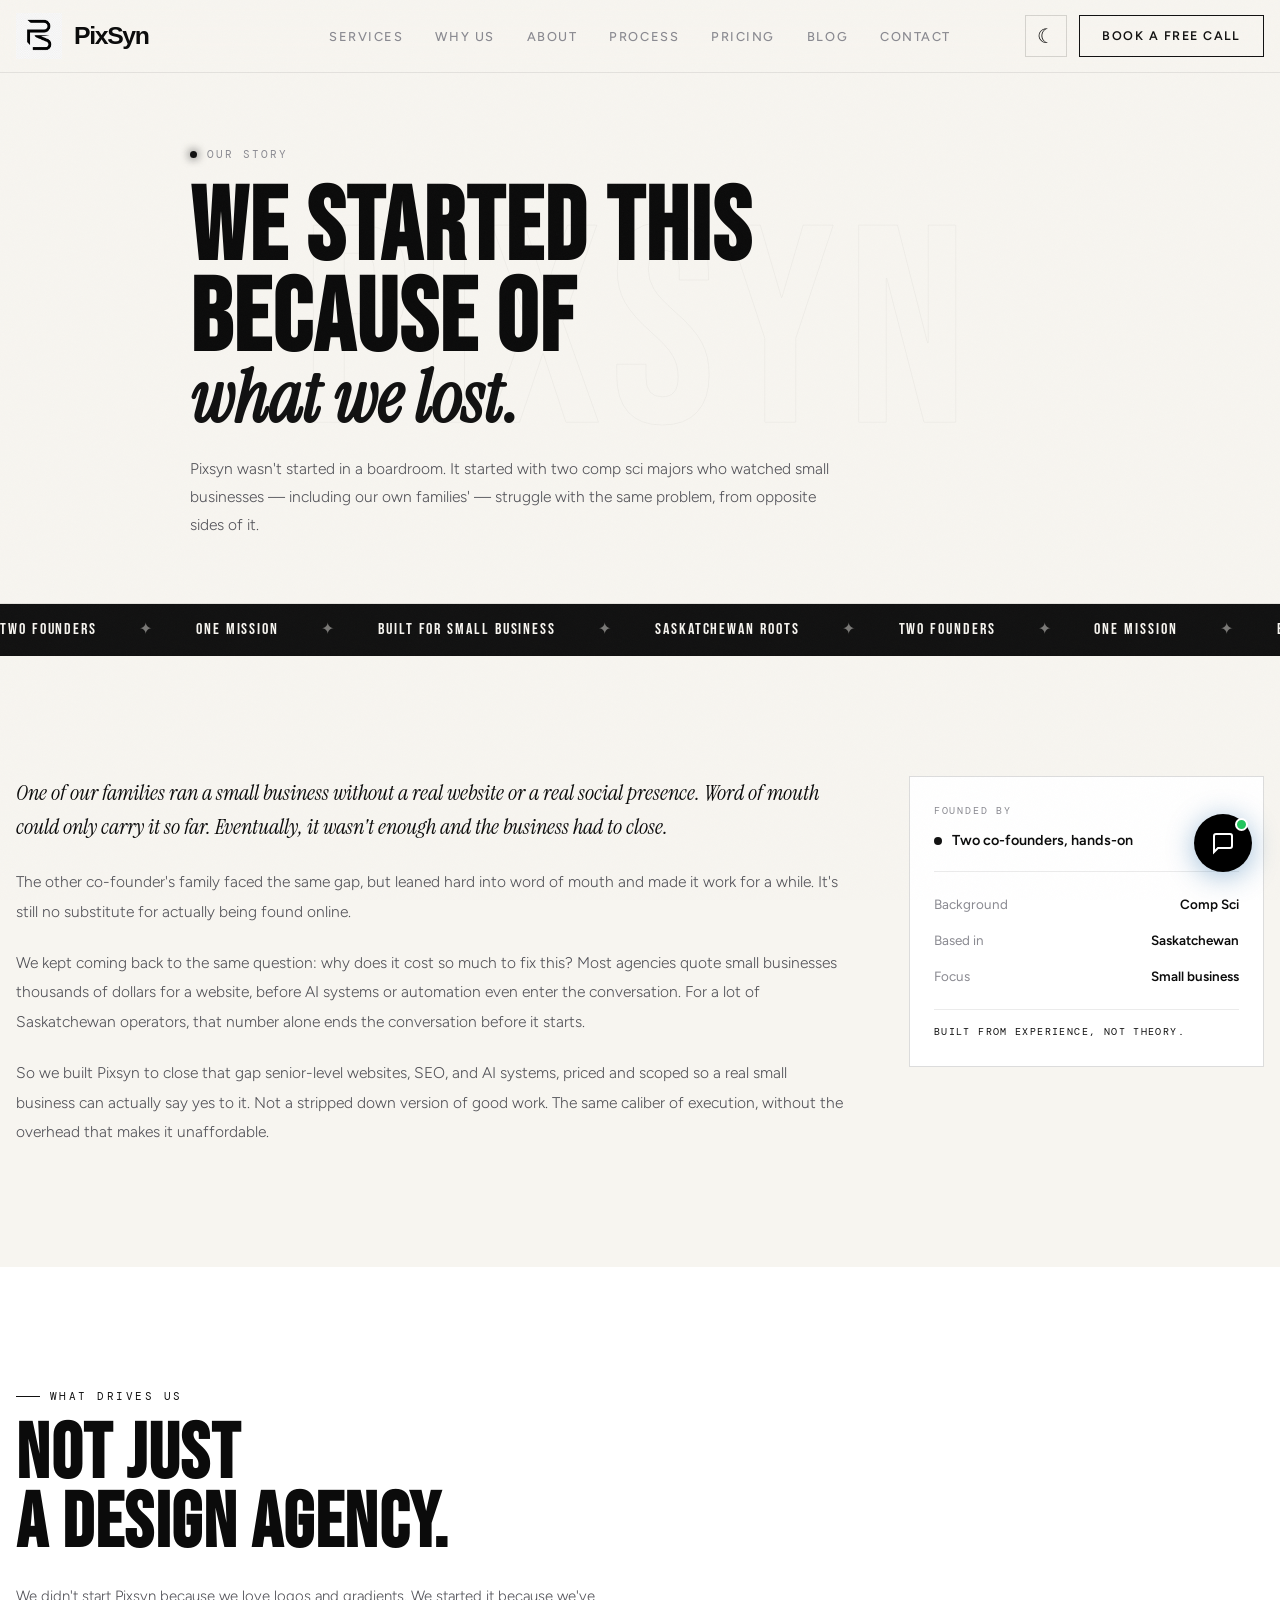
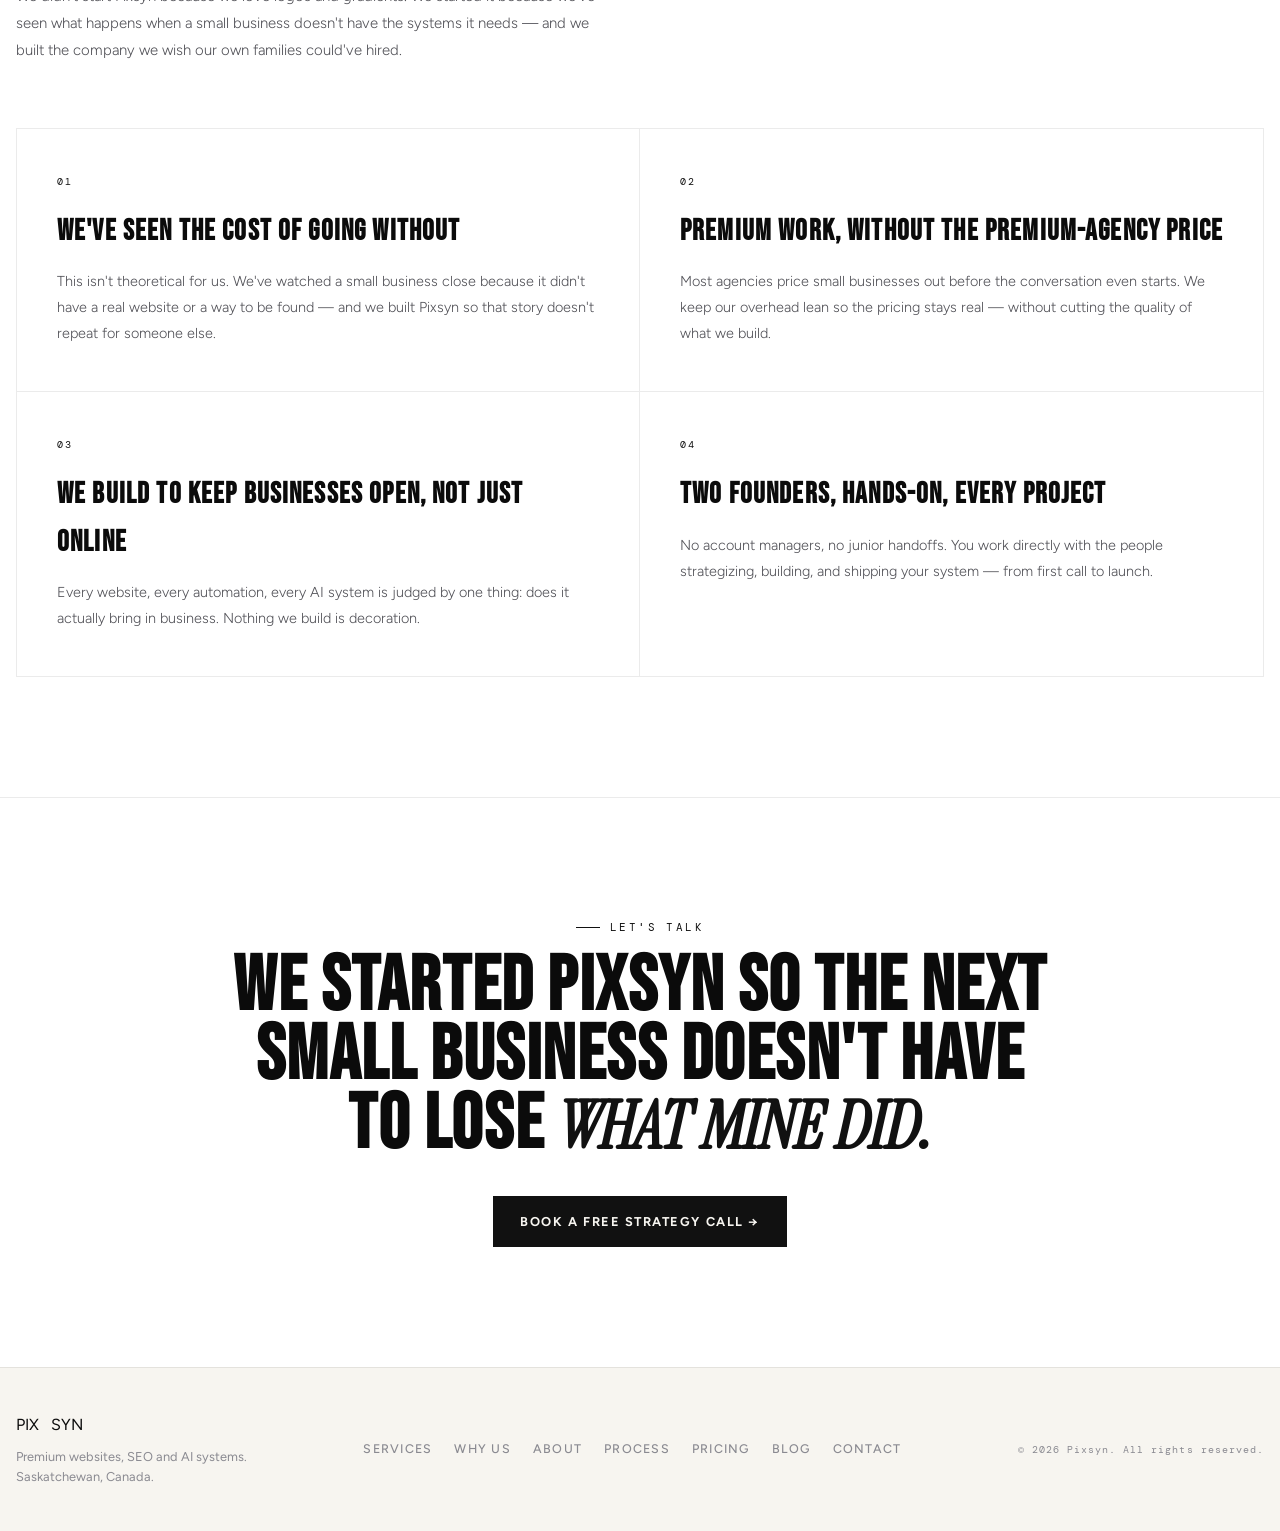
==== about.html @ 8bf9fb11 "added about page" ====
<!DOCTYPE html>
<html lang="en">
<head>
  <meta charset="UTF-8" />
  <meta name="viewport" content="width=device-width, initial-scale=1.0" />
  <title>About Pixsyn — Why We Started a Digital Agency for Saskatchewan Small Business</title>
  <meta name="google-site-verification" content="Lgkf16A8EU4ek6sT0yUxnqPzHOumpGakwAijNz4ITOw" />
  <meta name="description" content="Pixsyn was started by two founders who watched small businesses — including their own families' — struggle without the right website or systems. Here's our story."/>
  <meta name="keywords" content="Pixsyn about, Saskatchewan digital agency founders, web design Saskatchewan, small business web design story"/>
  <meta name="author" content="Pixsyn"/>
  <meta property="og:title" content="About Pixsyn Why We Started This"/>
  <meta property="og:description" content="Two founders, two small-business families, one gap we decided to close. Here's why Pixsyn exists."/>
  <meta property="og:url" content="https://pixsyn.com/about.html"/>
  <meta property="og:type" content="website"/>

  <link rel="preconnect" href="https://fonts.googleapis.com" />
  <link rel="preconnect" href="https://fonts.gstatic.com" crossorigin />
  <link href="https://fonts.googleapis.com/css2?family=Bebas+Neue&family=Instrument+Serif:ital@0;1&family=DM+Mono:wght@300;400&family=Figtree:wght@300;400;500;600&display=swap" rel="stylesheet" />
  <link rel="stylesheet" href="style.css" />
  <link rel="icon" type="image/png" sizes="32x32" href="favicon-32.png"/>
  <link rel="icon" type="image/png" sizes="64x64" href="favicon.png"/>
  <link rel="apple-touch-icon" sizes="180x180" href="logo.png"/>
</head>
<body>

  <!-- ── NAV ── -->
  <header class="nav-wrap">
    <div class="container">
      <nav class="nav">
        <a href="index.html#top" class="logo">
           <img src="logo.png" alt="PixSyn logo" class="logo-mark">
          <span class="logo-text">PixSyn</span>
        </a>

        <ul class="nav-links" id="navLinks">
          <li><a href="index.html#services">Services</a></li>
          <li><a href="index.html#why">Why Us</a></li>
          <li><a href="about.html" aria-current="page">About</a></li>
          <li><a href="index.html#process">Process</a></li>
          <li><a href="index.html#pricing">Pricing</a></li>
          <li><a href="blog.html">Blog</a></li>
          <li><a href="index.html#contact">Contact</a></li>
        </ul>

        <div class="nav-actions">
          <button class="theme-click" id="themeToggle" type="button" aria-label="Switch to night mode">
            <span id="themeText">☾</span>
          </button>

          <a href="index.html#contact" class="nav-cta">Book a Free Call</a>
        </div>

        <button class="hamburger" id="hamburger" aria-label="Toggle menu" aria-expanded="false">
          <span></span><span></span><span></span>
        </button>
      </nav>
    </div>
  </header>

  <!-- MOBILE MENU -->
  <div class="mobile-menu" id="mobileMenu" aria-hidden="true">
    <a href="index.html#services">Services</a>
    <a href="index.html#why">Why Us</a>
    <a href="about.html">About</a>
    <a href="index.html#process">Process</a>
    <a href="index.html#pricing">Pricing</a>
    <a href="blog.html">Blog</a>
    <a href="index.html#contact">Contact</a>
  </div>

  <main id="top">

    <!-- ── STORY HERO ── -->
    <section class="hero about-hero">
      <div class="hero-watermark" aria-hidden="true">PIXSYN</div>

      <div class="container hero-body about-hero-body">
        <div class="hero-left">
          <div class="hero-eyebrow">
            <span class="eyebrow-dot"></span>
            Our Story
          </div>

          <h1 class="hero-title about-title">
            <span class="ht-line">WE STARTED THIS</span>
            <span class="ht-line">BECAUSE OF</span>
            <span class="ht-line ht-italic"><em>what we lost.</em></span>
          </h1>

          <p class="hero-desc about-hero-desc">
            Pixsyn wasn't started in a boardroom. It started with two comp sci majors
            who watched small businesses — including our own families' — struggle
            with the same problem, from opposite sides of it.
          </p>
        </div>
      </div>
    </section>

    <!-- ── ORANGE MARQUEE ── -->
    <div class="marquee-bar" aria-hidden="true">
      <div class="marquee-track">
        <div class="marquee-group">
          <span>Two Founders</span><span class="mdot">✦</span>
          <span>One Mission</span><span class="mdot">✦</span>
          <span>Built For Small Business</span><span class="mdot">✦</span>
          <span>Saskatchewan Roots</span><span class="mdot">✦</span>
        </div>
        <div class="marquee-group">
          <span>Two Founders</span><span class="mdot">✦</span>
          <span>One Mission</span><span class="mdot">✦</span>
          <span>Built For Small Business</span><span class="mdot">✦</span>
          <span>Saskatchewan Roots</span><span class="mdot">✦</span>
        </div>
        <div class="marquee-group">
          <span>Two Founders</span><span class="mdot">✦</span>
          <span>One Mission</span><span class="mdot">✦</span>
          <span>Built For Small Business</span><span class="mdot">✦</span>
          <span>Saskatchewan Roots</span><span class="mdot">✦</span>
        </div>
      </div>
    </div>

    <!-- ── STORY BODY ── -->
    <section class="section story-section">
      <div class="container">
        <div class="story-grid">
          <div class="story-copy">
            <p class="story-lead js-reveal">
              One of our families ran a small business without a real website or a
              real social presence. Word of mouth could only carry it so far.
              Eventually, it wasn't enough and the business had to close.
            </p>
            <p class="js-reveal">
              The other co-founder's family faced the same gap, but leaned hard into
              word of mouth and made it work for a while. It's still no substitute
              for actually being found online.
            </p>
            <p class="js-reveal">
              We kept coming back to the same question: why does it cost so much to
              fix this? Most agencies quote small businesses thousands of dollars for
              a website, before AI systems or automation even enter the conversation.
              For a lot of Saskatchewan operators, that number alone ends the
              conversation before it starts.
            </p>
            <p class="js-reveal">
              So we built Pixsyn to close that gap senior-level websites, SEO, and
              AI systems, priced and scoped so a real small business can actually say
              yes to it. Not a stripped down version of good work. The same caliber
              of execution, without the overhead that makes it unaffordable.
            </p>
          </div>

          <div class="story-side js-reveal">
            <div class="info-card">
              <div class="ic-label">Founded by</div>
              <div class="ic-status">
                <span class="live-dot"></span> Two co-founders, hands-on
              </div>
              <hr class="ic-rule" />
              <div class="ic-row"><span>Background</span><strong>Comp Sci</strong></div>
              <div class="ic-row"><span>Based in</span><strong>Saskatchewan</strong></div>
              <div class="ic-row"><span>Focus</span><strong>Small business</strong></div>
              <hr class="ic-rule" />
              <div class="ic-tagline">Built from experience, not theory.</div>
            </div>
          </div>
        </div>
      </div>
    </section>

    <!-- ── WHAT DRIVES US ── -->
    <section class="section why-section" id="drives-us">
      <div class="container">
        <div class="eyebrow">What Drives Us</div>
        <h2 class="section-title">NOT JUST<br>A DESIGN AGENCY.</h2>
        <p class="section-desc why-desc">
          We didn't start Pixsyn because we love logos and gradients.
          We started it because we've seen what happens when a small business
          doesn't have the systems it needs — and we built the company we wish
          our own families could've hired.
        </p>

        <div class="why-grid">
          <div class="why-card js-reveal">
            <div class="why-num">01</div>
            <h3>We've seen the cost of going without</h3>
            <p>
              This isn't theoretical for us. We've watched a small business close
              because it didn't have a real website or a way to be found — and
              we built Pixsyn so that story doesn't repeat for someone else.
            </p>
          </div>
          <div class="why-card js-reveal">
            <div class="why-num">02</div>
            <h3>Premium work, without the premium-agency price</h3>
            <p>
              Most agencies price small businesses out before the conversation
              even starts. We keep our overhead lean so the pricing stays real —
              without cutting the quality of what we build.
            </p>
          </div>
          <div class="why-card js-reveal">
            <div class="why-num">03</div>
            <h3>We build to keep businesses open, not just online</h3>
            <p>
              Every website, every automation, every AI system is judged by one
              thing: does it actually bring in business. Nothing we build is
              decoration.
            </p>
          </div>
          <div class="why-card js-reveal">
            <div class="why-num">04</div>
            <h3>Two founders, hands-on, every project</h3>
            <p>
              No account managers, no junior handoffs. You work directly with
              the people strategizing, building, and shipping your system —
              from first call to launch.
            </p>
          </div>
        </div>
      </div>
    </section>

    <!-- ── CLOSING CTA ── -->
    <section class="section about-cta-section">
      <div class="container about-cta-inner">
        <div class="eyebrow" style="justify-content:center;">Let's Talk</div>
        <h2 class="section-title about-cta-title">
          WE STARTED PIXSYN SO THE NEXT<br>
          SMALL BUSINESS DOESN'T HAVE<br>
          TO LOSE <em>WHAT MINE DID.</em>
        </h2>
        <a href="index.html#contact" class="btn-primary about-cta-btn">Book a free strategy call &rarr;</a>
      </div>
    </section>

  </main>

  <!-- ── FOOTER ── -->
  <footer class="footer">
    <div class="container footer-inner">
      <div class="footer-brand">
        <div class="logo">
          <span class="pix">PIX</span><span class="syn">SYN</span>
        </div>
        <p>Premium websites, SEO and AI systems.<br>Saskatchewan, Canada.</p>
      </div>
      <nav class="footer-links" aria-label="Footer navigation">
        <a href="index.html#services">Services</a>
        <a href="index.html#why">Why Us</a>
        <a href="about.html">About</a>
        <a href="index.html#process">Process</a>
        <a href="index.html#pricing">Pricing</a>
        <a href="blog.html">Blog</a>
        <a href="index.html#contact">Contact</a>
      </nav>
      <div class="footer-copy">
        &copy; <span id="fyear"></span> Pixsyn. All rights reserved.
      </div>
    </div>
  </footer>

  <script src="main.js"></script>
</body>
</html>
---- style.css ----
/* ─────────────────────────────────────────────────────
   PIXSYN — style.css
   Color scheme: Modern editorial minimalism — warm paper, black ink, soft graphite
───────────────────────────────────────────────────── */

/* ── RESET ──────────────────────────────────────────── */
*, *::before, *::after { box-sizing: border-box; margin: 0; padding: 0; }

:root {
  /* Modern editorial minimalism palette */
  --navy:       #f7f5f0;
  --navy-2:     #ffffff;
  --navy-3:     #ebe8df;
  --white:      #0b0b0b;
  --off:        #4f4f55;
  --muted:      #8a8a91;
  --orange:     #111111;
  --orange-h:   #2a2a2a;
  --border:     rgba(11,11,11,0.08);
  --border-mid: rgba(11,11,11,0.14);

  --ff-display: 'Bebas Neue', sans-serif;
  --ff-serif:   'Instrument Serif', serif;
  --ff-mono:    'DM Mono', monospace;
  --ff-body:    'Figtree', sans-serif;

  --ease: cubic-bezier(0.16, 1, 0.3, 1);
}

/* Dark mode palette */
body.dark-mode {
  --navy:       #0b0b0b;
  --navy-2:     #111111;
  --navy-3:     #181818;
  --white:      #f7f5f0;
  --off:        #c9c5bc;
  --muted:      #8f8b84;
  --orange:     #f7f5f0;
  --orange-h:   #d8d3c8;
  --border:     rgba(247,245,240,0.09);
  --border-mid: rgba(247,245,240,0.16);
}

html { scroll-behavior: smooth; }

body {
  background: var(--navy);
  color: var(--white);
  font-family: var(--ff-body);
  font-weight: 400;
  line-height: 1.65;
  overflow-x: hidden;
  cursor: auto;
}

/* grain */
body::before {
  content: '';
  position: fixed; inset: 0;
  pointer-events: none; z-index: 9000;
  opacity: 0.025;
  background-image: url("data:image/svg+xml,%3Csvg xmlns='http://www.w3.org/2000/svg' width='300' height='300'%3E%3Cfilter id='n'%3E%3CfeTurbulence type='fractalNoise' baseFrequency='0.85' numOctaves='4' stitchTiles='stitch'/%3E%3C/filter%3E%3Crect width='300' height='300' filter='url(%23n)'/%3E%3C/svg%3E");
  background-size: 180px;
}

a { color: inherit; text-decoration: none; }
button { font: inherit; border: none; background: none; cursor: none; }
ul { list-style: none; }


/* ── LAYOUT ─────────────────────────────────────────── */
.container {
  width: min(1300px, calc(100% - 2rem));
  margin: 0 auto;
}
.section { padding: 120px 0; }

/* ── SCROLL ANIMATIONS ──────────────────────────────── */
.js-reveal {
  opacity: 0;
  transform: translateY(40px);
  transition: opacity 0.75s var(--ease), transform 0.75s var(--ease);
}
.js-reveal.visible {
  opacity: 1;
  transform: translateY(0);
}

/* ── NAV ─────────────────────────────────────────────── */
.nav-wrap {
  position: sticky; 
  top: 0; 
  z-index: 500;
  background: rgba(247,245,240,0.88);
  backdrop-filter: blur(20px);
  border-bottom: 1px solid var(--border);
  transition: background 0.25s ease, border-color 0.25s ease;
}

body.dark-mode .nav-wrap {
  background: rgba(11,11,11,0.88);
}

.nav {
  display: grid;
  grid-template-columns: 1fr auto 1fr;
  align-items: center;
  height: 72px;
  gap: 24px;
}
.logo {
  justify-self: start;
  display: inline-flex;
  align-items: center;
  gap: 12px;
  line-height: 1;
}

.logo-mark {
  width: 46px;
  height: 46px;
  object-fit: contain;
  display: block;
  margin-top: -1px;
}

.logo-text {
  font-family: "Inter", "Helvetica Neue", Arial, sans-serif;
  font-size: 1.55rem;
  font-weight: 800;
  letter-spacing: -0.055em;
  color: var(--white);
  line-height: 1;
}


.nav-links {
  justify-self: center;
  display: flex;
  align-items: center;
  gap: 32px;
}

@media (max-width: 1250px) and (min-width: 769px) {
  .nav-links { gap: 20px; }
  .nav-links a { font-size: 0.72rem; }
}

.nav-links a {
  font-size: 0.8rem;
  font-weight: 500;
  letter-spacing: 0.12em;
  text-transform: uppercase;
  color: var(--muted);
  position: relative;
  transition: color 0.2s;
}

.nav-links a::after {
  content: '';
  position: absolute;
  bottom: -3px;
  left: 0;
  width: 0;
  height: 1px;
  background: var(--orange);
  transition: width 0.3s var(--ease);
}

.nav-links a:hover { color: var(--white); }
.nav-links a:hover::after { width: 100%; }

.nav-actions {
  justify-self: end;
  display: flex;
  align-items: center;
  gap: 12px;
}

.nav-cta {
  padding: 10px 22px;
  border: 1px solid var(--orange);
  color: var(--orange);
  font-size: 0.78rem;
  font-weight: 600;
  letter-spacing: 0.12em;
  text-transform: uppercase;
  transition: background 0.2s, color 0.2s;
}

.nav-cta:hover {
  background: var(--orange);
  color: var(--navy);
}

/* ── NAV ACTIONS ─────────────────────────────────── */
.nav-actions {
  display: flex;
  align-items: center;
  gap: 12px;
  margin-left: auto;
}

/* ── DAY / NIGHT CLICK ───────────────────────────── */
.theme-click {
  width: 42px;
  height: 42px;
  padding: 0;
  border: 1px solid var(--border-mid);
  background: transparent;
  color: var(--white);
  font-family: var(--ff-body);
  font-size: 1.25rem;
  font-weight: 400;
  line-height: 1;
  display: inline-flex;
  align-items: center;
  justify-content: center;
  transition: background 0.2s, color 0.2s, border-color 0.2s;
}

.theme-click:hover {
  border-color: var(--orange);
  color: var(--white);
  background: rgba(11,11,11,0.035);
}

body.dark-mode .theme-click:hover {
  background: rgba(247,245,240,0.06);
}

.hamburger { display: none; flex-direction: column; gap: 5px; padding: 8px; }

.hamburger span {
  display: block; width: 22px; height: 1.5px;
  background: var(--white);
  transition: transform 0.3s var(--ease), opacity 0.3s;
}

.hamburger.open span:nth-child(1) { transform: translateY(6.5px) rotate(45deg); }
.hamburger.open span:nth-child(2) { opacity: 0; }
.hamburger.open span:nth-child(3) { transform: translateY(-6.5px) rotate(-45deg); }
.mobile-menu {
  display: none; position: fixed; inset: 0;
  background: var(--navy); z-index: 490;
  flex-direction: column; align-items: center;
  justify-content: center; gap: 28px;
}
.mobile-menu.open { display: flex; }
.mobile-menu a {
  font-family: var(--ff-display);
  font-size: clamp(2.8rem, 10vw, 5rem);
  letter-spacing: 0.05em; color: var(--white);
  transition: color 0.2s;
}
.mobile-menu a:hover { color: var(--orange); }

/* ── HERO ─────────────────────────────────────────── */
.hero {
  min-height: auto;
  display: flex; 
  flex-direction: column;
  justify-content: flex-start;
  position: relative; 
  overflow: hidden;
  border-bottom: 1px solid var(--border);
}

.hero-watermark {
  position: absolute; top: 50%; left: 50%;
  transform: translate(-50%, -50%);
  font-family: var(--ff-display);
  font-size: clamp(18vw, 22vw, 30vw);
  color: transparent;
  -webkit-text-stroke: 1px rgba(11,11,11,0.035);
  white-space: nowrap; pointer-events: none;
  user-select: none; letter-spacing: 0.04em; line-height: 1;
  will-change: transform;
}

/* ticker */
.ticker-wrap {
  position: relative;
  padding: 9px 0;
  border-bottom: 1px solid var(--border);
  overflow: hidden; white-space: nowrap;
}
.ticker-track {
  display: inline-flex; gap: 48px;
  animation: ticker 32s linear infinite;
}
.ticker-track span {
  font-family: var(--ff-mono); font-size: 0.68rem;
  letter-spacing: 0.18em; text-transform: uppercase; color: var(--muted);
}
.ticker-track .bull { color: var(--orange); }

@keyframes ticker {
  from { transform: translateX(0); }
  to   { transform: translateX(-50%); }
}

/* hero body */
.hero-body {
  display: grid;
  grid-template-columns: 1fr 320px;
  gap: 48px; align-items: end;
  padding-top: 80px; padding-bottom: 72px;
  position: relative; z-index: 2;
}

.hero-eyebrow {
  display: flex; align-items: center; gap: 10px;
  font-family: var(--ff-mono); font-size: 0.7rem;
  letter-spacing: 0.18em; text-transform: uppercase;
  color: var(--muted); margin-bottom: 22px;
}
.eyebrow-dot {
  width: 7px; height: 7px; border-radius: 50%;
  background: var(--orange);
  box-shadow: 0 0 10px var(--orange);
  animation: blink 2.4s ease-in-out infinite;
}
@keyframes blink {
  0%,100% { box-shadow: 0 0 6px var(--orange); }
  50%      { box-shadow: 0 0 18px var(--orange); }
}

.hero-title {
  font-family: var(--ff-display);
  font-size: clamp(5rem, 12vw, 13rem);
  line-height: 0.88; letter-spacing: 0.02em; color: var(--white);
  display: flex; flex-direction: column;
}
.ht-italic {
  color: var(--orange);
  font-family: var(--ff-serif);
  font-style: italic; font-size: 0.7em; letter-spacing: 0;
}

.hero-desc {
  margin-top: 26px; font-size: 0.97rem;
  color: var(--off); line-height: 1.8; max-width: 520px; font-weight: 300;
}

.hero-btns {
  display: flex; gap: 14px; flex-wrap: wrap; margin-top: 34px;
}

/* info card */
.info-card {
  background: var(--navy-2);
  border: 1px solid var(--border-mid);
  padding: 26px 24px;
}
.ic-label {
  font-family: var(--ff-mono); font-size: 0.62rem;
  letter-spacing: 0.18em; text-transform: uppercase;
  color: var(--muted); margin-bottom: 10px;
}
.ic-status {
  display: flex; align-items: center; gap: 10px;
  font-size: 0.9rem; font-weight: 600; color: var(--white); margin-bottom: 18px;
}
.live-dot {
  width: 8px; height: 8px; border-radius: 50%;
  background: var(--orange);
  animation: blink 2.4s ease-in-out infinite; flex-shrink: 0;
}
.ic-rule { border: none; border-top: 1px solid var(--border); margin: 14px 0; }
.ic-row {
  display: flex; justify-content: space-between; align-items: center;
  font-size: 0.84rem; padding: 7px 0;
}
.ic-row span { color: var(--muted); }
.ic-row strong { color: var(--white); font-weight: 600; }
.ic-tagline {
  font-family: var(--ff-mono); font-size: 0.62rem;
  letter-spacing: 0.14em; text-transform: uppercase;
  color: var(--orange); margin-top: 4px;
}

/* stats bar */
.hero-stats {
  border-top: 1px solid var(--border);
  background: var(--navy-2);
}
.stats-inner {
  display: grid;
  grid-template-columns: repeat(4, 1fr);
}
.stat {
  padding: 28px 24px;
  border-right: 1px solid var(--border);
}
.stat:last-child { border-right: none; }
.stat-num {
  display: block;
  font-family: var(--ff-display);
  font-size: clamp(2.2rem, 3.5vw, 3.4rem);
  letter-spacing: 0.02em; line-height: 1; color: var(--white);
}
.stat-lbl {
  display: block; margin-top: 8px;
  font-family: var(--ff-mono); font-size: 0.66rem;
  letter-spacing: 0.14em; text-transform: uppercase; color: var(--muted);
}
/* ── MARQUEE BAR ─────────────────────────────────── */
.marquee-bar {
  width: 100%;
  background: var(--orange);
  padding: 12px 0;
  overflow: hidden;
  white-space: nowrap;
  border-top: 1px solid var(--border);
  border-bottom: 1px solid var(--border);
}

.marquee-track {
  display: flex;
  width: max-content;
  animation: marqueeMove 24s linear infinite;
}

.marquee-group {
  display: flex;
  align-items: center;
  gap: 42px;
  padding-right: 42px;
  flex-shrink: 0;
}

.marquee-group span {
  font-family: var(--ff-display);
  font-size: 1rem;
  letter-spacing: 0.12em;
  text-transform: uppercase;
  color: var(--navy);
  flex-shrink: 0;
}

.marquee-group .mdot {
  opacity: 0.45;
}

@keyframes marqueeMove {
  from {
    transform: translateX(0);
  }
  to {
    transform: translateX(-33.333%);
  }
}

/* ── BUTTONS ─────────────────────────────────────── */
.btn-primary {
  display: inline-flex; align-items: center; gap: 8px;
  padding: 14px 26px;
  background: var(--orange); color: var(--navy);
  font-weight: 700; font-size: 0.8rem;
  letter-spacing: 0.12em; text-transform: uppercase;
  transition: background 0.2s, transform 0.2s var(--ease);
  border: 1px solid transparent;
}
.btn-primary:hover { background: var(--orange-h); transform: translateY(-2px); }

.btn-ghost {
  display: inline-flex; align-items: center; gap: 8px;
  padding: 14px 26px;
  border: 1px solid var(--border-mid); color: var(--white);
  font-weight: 500; font-size: 0.8rem;
  letter-spacing: 0.12em; text-transform: uppercase;
  transition: border-color 0.2s, background 0.2s, transform 0.2s var(--ease);
}
.btn-ghost:hover {
  border-color: var(--orange); color: var(--orange);
  transform: translateY(-2px);
}

.btn-dark {
  display: inline-flex; align-items: center; gap: 8px;
  padding: 14px 26px;
  background: var(--navy); color: var(--white);
  font-weight: 700; font-size: 0.8rem;
  letter-spacing: 0.12em; text-transform: uppercase;
  border: 1px solid var(--navy);
  transition: background 0.2s, transform 0.2s var(--ease);
}
.btn-dark:hover { background: #2a2a2a; transform: translateY(-2px); }

/* ── SECTION LABELS ──────────────────────────────── */
.eyebrow {
  font-family: var(--ff-mono); font-size: 0.7rem;
  letter-spacing: 0.22em; text-transform: uppercase;
  color: var(--orange);
  display: flex; align-items: center; gap: 10px;
  margin-bottom: 16px;
}
.eyebrow::before {
  content: ''; width: 24px; height: 1px; background: var(--orange);
}

.section-title {
  font-family: var(--ff-display);
  font-size: clamp(3rem, 6vw, 6.8rem);
  line-height: 0.9; letter-spacing: 0.02em; color: var(--white);
  margin-bottom: 24px;
}
.section-title em {
  font-family: var(--ff-serif); font-style: italic;
  color: var(--orange); font-size: 0.85em; letter-spacing: 0;
}

.section-head {
  display: grid; grid-template-columns: 1fr 380px;
  align-items: end; gap: 48px; margin-bottom: 56px;
}
.section-desc {
  font-size: 0.93rem; color: var(--off);
  line-height: 1.8; font-weight: 300; padding-bottom: 4px;
}

/* ── SERVICES ────────────────────────────────────── */
.srv-list { border-top: 1px solid var(--border); }

.srv-row {
  display: grid;
  grid-template-columns: 64px 1fr auto auto;
  align-items: center;
  gap: 36px; padding: 36px 0;
  border-bottom: 1px solid var(--border);
  position: relative; overflow: hidden;
  transition: padding-left 0.4s var(--ease);
  cursor: auto;
}
.srv-row::before {
  content: ''; position: absolute;
  inset: 0; left: -100%;
  background: rgba(11,11,11,0.035);
  transition: left 0.5s var(--ease);
}
.srv-row:hover::before { left: 0; }
.srv-row:hover { padding-left: 10px; }

.srv-num {
  font-family: var(--ff-mono); font-size: 0.7rem;
  color: var(--muted); letter-spacing: 0.1em;
  position: relative; z-index: 1; padding-top: 4px;
}
.srv-info { position: relative; z-index: 1; }
.srv-name {
  font-family: var(--ff-display);
  font-size: clamp(1.8rem, 3vw, 3.2rem);
  letter-spacing: 0.04em; line-height: 1;
  color: var(--white); transition: color 0.2s;
}
.srv-row:hover .srv-name { color: var(--orange); }
.srv-desc {
  margin-top: 10px; font-size: 0.88rem;
  color: var(--muted); line-height: 1.75; max-width: 520px; font-weight: 300;
}
.srv-tags {
  display: flex; flex-wrap: wrap; gap: 6px; margin-top: 14px;
}
.tag {
  padding: 4px 12px;
  border: 1px solid var(--border-mid);
  font-family: var(--ff-mono); font-size: 0.63rem;
  letter-spacing: 0.1em; text-transform: uppercase;
  color: var(--muted);
  transition: border-color 0.2s, color 0.2s;
}
.srv-row:hover .tag {
  border-color: rgba(11,11,11,0.22);
  color: rgba(11,11,11,0.62);
}
.srv-meta {
  display: flex; flex-direction: column; gap: 16px;
  position: relative; z-index: 1; min-width: 140px;
}
.srv-meta-item strong {
  display: block; font-size: 0.9rem;
  font-weight: 600; color: var(--white);
}
.srv-meta-item span {
  display: block; font-size: 0.78rem;
  color: var(--muted); margin-top: 3px;
  font-family: var(--ff-mono); letter-spacing: 0.06em;
}
.srv-arrow {
  font-size: 1.6rem; color: var(--border-mid);
  position: relative; z-index: 1;
  transition: color 0.2s, transform 0.3s var(--ease);
}
.srv-row:hover .srv-arrow { color: var(--orange); transform: translate(4px,-4px); }

/* ── WHY SECTION ─────────────────────────────────── */
.why-section { background: var(--navy-2); }

.why-desc { max-width: 580px; margin-bottom: 0; }

.why-grid {
  display: grid; grid-template-columns: repeat(2, 1fr);
  gap: 0; border: 1px solid var(--border);
  margin-top: 60px;
}
.why-card {
  padding: 44px 40px;
  border-right: 1px solid var(--border);
  border-bottom: 1px solid var(--border);
  transition: background 0.3s;
}
.why-card:nth-child(2n)        { border-right: none; }
.why-card:nth-last-child(-n+2) { border-bottom: none; }
.why-card:hover { background: rgba(11,11,11,0.04); }

.why-num {
  font-family: var(--ff-mono); font-size: 0.65rem;
  letter-spacing: 0.2em; color: var(--orange);
  margin-bottom: 18px;
}
.why-card h3 {
  font-family: var(--ff-display); font-size: 1.8rem;
  letter-spacing: 0.04em; color: var(--white); margin-bottom: 14px;
}
.why-card p {
  font-size: 0.9rem; color: var(--off);
  line-height: 1.8; font-weight: 300;
}

/* proof strip */
.proof-strip {
  display: grid; grid-template-columns: 1fr auto 1fr auto 1fr auto 1fr;
  align-items: center; gap: 0;
  border: 1px solid var(--border);
  margin-top: 48px;
}
.proof-item { padding: 32px 36px; }
.proof-item strong {
  display: block; font-family: var(--ff-display);
  font-size: 2.4rem; letter-spacing: 0.02em;
  color: var(--orange); line-height: 1; margin-bottom: 8px;
}
.proof-item span {
  font-size: 0.84rem; color: var(--muted);
  line-height: 1.6; font-weight: 300;
}
.proof-divider { width: 1px; height: 100%; background: var(--border); align-self: stretch; }

/* ── AI SHOWCASE ─────────────────────────────────── */
.ai-section { background: var(--navy-3); }

.ai-grid {
  display: grid; grid-template-columns: 1fr 1fr;
  gap: 72px; align-items: center;
}
.ai-copy .section-title { font-size: clamp(2.5rem, 5vw, 5.5rem); }
.ai-copy p {
  font-size: 0.95rem; color: var(--off);
  line-height: 1.8; font-weight: 300; margin-bottom: 24px;
}

.ai-points { display: grid; gap: 14px; margin-top: 8px; }
.ai-points li {
  display: flex; align-items: flex-start; gap: 14px;
  font-size: 0.9rem; color: var(--off); line-height: 1.65;
}
.ai-dot {
  width: 6px; height: 6px; border-radius: 50%;
  background: var(--orange); flex-shrink: 0; margin-top: 8px;
}

/* chat card */
.ai-card {
  background: var(--navy-2);
  border: 1px solid var(--border-mid);
  overflow: hidden;
}
.ai-card-header {
  display: flex; align-items: center; gap: 8px;
  padding: 14px 18px;
  border-bottom: 1px solid var(--border);
  background: var(--navy);
}
.ai-card-dot {
  width: 10px; height: 10px; border-radius: 50%;
}
.ai-card-dot.red    { background: #c9c3b8; }
.ai-card-dot.amber  { background: #9f9a91; }
.ai-card-dot.green  { background: #5e5a54; }
.ai-card-title {
  font-family: var(--ff-mono); font-size: 0.68rem;
  letter-spacing: 0.12em; color: var(--muted);
  margin-left: 6px;
}

.ai-chat { padding: 20px 18px; display: grid; gap: 14px; }
.chat-msg {
  max-width: 82%; padding: 11px 15px;
  font-size: 0.87rem; line-height: 1.6;
  border-radius: 2px;
}
.chat-msg.bot {
  background: var(--navy-3); color: var(--off);
  border: 1px solid var(--border); justify-self: start;
}
.chat-msg.user {
  background: var(--orange); color: var(--navy);
  font-weight: 500; justify-self: end;
}

/* typing dots */
.chat-msg.typing {
  display: flex; align-items: center; gap: 5px;
  padding: 14px 18px; background: var(--navy-3);
  border: 1px solid var(--border);
}
.typing-dot {
  width: 6px; height: 6px; border-radius: 50%;
  background: var(--muted);
  animation: typingBounce 1.2s ease-in-out infinite;
}
.typing-dot:nth-child(2) { animation-delay: 0.2s; }
.typing-dot:nth-child(3) { animation-delay: 0.4s; }
@keyframes typingBounce {
  0%,60%,100% { transform: translateY(0); opacity: 0.4; }
  30%         { transform: translateY(-6px); opacity: 1; }
}

.ai-card-footer {
  display: flex; gap: 0;
  border-top: 1px solid var(--border); padding: 12px 14px; gap: 10px;
}
.ai-card-footer input {
  flex: 1; background: var(--navy-3);
  border: 1px solid var(--border); color: var(--muted);
  padding: 10px 14px; font-size: 0.85rem; font-family: var(--ff-body);
  outline: none; cursor: default;
}
.ai-send {
  padding: 10px 16px; background: var(--orange); color: var(--navy);
  font-weight: 700; font-size: 0.78rem;
  letter-spacing: 0.1em; cursor: auto;
}

.ai-stats-row {
  display: grid; grid-template-columns: repeat(3,1fr);
  border: 1px solid var(--border-mid); border-top: none;
}
.ai-stat {
  padding: 20px 18px;
  border-right: 1px solid var(--border);
  text-align: center;
}
.ai-stat:last-child { border-right: none; }
.ai-stat strong {
  display: block; font-family: var(--ff-display);
  font-size: 1.8rem; letter-spacing: 0.04em;
  color: var(--orange); line-height: 1; margin-bottom: 6px;
}
.ai-stat span {
  font-family: var(--ff-mono); font-size: 0.65rem;
  letter-spacing: 0.12em; text-transform: uppercase; color: var(--muted);
}

/* ── PROCESS ─────────────────────────────────────── */
.process-grid {
  display: grid; grid-template-columns: repeat(4,1fr);
  border: 1px solid var(--border); margin-top: 56px;
}
.process-card {
  padding: 44px 36px;
  border-right: 1px solid var(--border);
  transition: background 0.3s;
}
.process-card:last-child { border-right: none; }
.process-card:hover { background: rgba(11,11,11,0.035); }

.process-num {
  font-family: var(--ff-display); font-size: 4.5rem;
  color: rgba(11,11,11,0.05); line-height: 1; margin-bottom: 20px;
}
.process-accent {
  width: 28px; height: 2px; background: var(--orange); margin-bottom: 18px;
}
.process-card h3 {
  font-family: var(--ff-display); font-size: 1.55rem;
  letter-spacing: 0.04em; color: var(--white); margin-bottom: 14px;
}
.process-card p {
  font-size: 0.87rem; color: var(--muted);
  line-height: 1.78; font-weight: 300;
}

/* ── PRICING ─────────────────────────────────────── */
.pricing-section { background: var(--navy-2); }

.pricing-grid {
  display: grid; grid-template-columns: repeat(3,1fr);
  border: 1px solid var(--border); margin-top: 56px;
}
.pricing-card {
  padding: 44px 38px;
  border-right: 1px solid var(--border);
  display: flex; flex-direction: column;
  transition: background 0.3s;
}
.pricing-card:last-child { border-right: none; }
.pricing-card:not(.featured):hover { background: rgba(11,11,11,0.035); }
.pricing-card.featured {
  background: var(--orange);
  border-color: var(--orange);
}
.pricing-card.featured .pc-plan,
.pricing-card.featured .pc-desc,
.pricing-card.featured .pc-list li { color: rgba(247,245,240,0.85) !important; }
.pricing-card.featured .pc-price,
.pricing-card.featured h3 { color: #f7f5f0 !important; }
.pricing-card.featured .pc-list li::before { background: #f7f5f0 !important; }

body.dark-mode .pricing-card.featured {
  background: #00539c;
  border-color: #00539c;
}
body.dark-mode .pricing-card.featured .pc-plan,
body.dark-mode .pricing-card.featured .pc-desc,
body.dark-mode .pricing-card.featured .pc-list li { color: rgba(255,255,255,0.85) !important; }
body.dark-mode .pricing-card.featured .pc-price,
body.dark-mode .pricing-card.featured h3 { color: #ffffff !important; }
body.dark-mode .pricing-card.featured .pc-badge { background: #fff; color: #00539c; }

.pc-badge {
  display: inline-block; align-self: flex-start;
  padding: 5px 14px; margin-bottom: 22px;
  background: var(--orange); color: var(--navy);
  font-family: var(--ff-mono); font-size: 0.62rem;
  letter-spacing: 0.16em; text-transform: uppercase;
}
.pc-plan {
  font-family: var(--ff-mono); font-size: 0.68rem;
  letter-spacing: 0.2em; text-transform: uppercase;
  color: var(--muted); margin-bottom: 18px;
}
.pc-price {
  font-family: var(--ff-display);
  font-size: clamp(2rem, 3vw, 3.2rem);
  letter-spacing: 0.02em; line-height: 1;
  color: var(--white); margin-bottom: 14px;
}
.pc-desc {
  font-size: 0.87rem; color: var(--muted);
  line-height: 1.75; margin-bottom: 28px; font-weight: 300;
}
.pc-list {
  display: grid; gap: 11px; margin-bottom: 36px; flex: 1;
}
.pc-list li {
  position: relative; padding-left: 18px;
  font-size: 0.87rem; color: var(--off); line-height: 1.55;
}
.pc-list li::before {
  content: ''; position: absolute;
  left: 0; top: 0.52em;
  width: 6px; height: 6px; border-radius: 50%;
  background: var(--orange);
}
.pc-btn { margin-top: auto; justify-content: center; }

.pricing-note {
  margin-top: 32px; text-align: center;
  font-family: var(--ff-mono); font-size: 0.7rem;
  letter-spacing: 0.1em; color: var(--muted);
  line-height: 1.7;
}

/* ── CONTACT ─────────────────────────────────────── */
.contact-grid {
  display: grid; grid-template-columns: 0.8fr 1.2fr;
  gap: 80px; align-items: start;
}

.contact-title {
  font-family: var(--ff-display);
  font-size: clamp(3.5rem, 6.5vw, 7rem);
  line-height: 0.9; letter-spacing: 0.02em;
  color: var(--white); margin-bottom: 24px;
}
.contact-title em {
  font-family: var(--ff-serif); font-style: italic;
  color: var(--orange); font-size: 0.75em; letter-spacing: 0;
}
.contact-sub {
  font-size: 0.93rem; color: var(--off);
  line-height: 1.8; margin-bottom: 26px; font-weight: 300;
}
.contact-points { display: grid; gap: 12px; }
.contact-points li {
  display: flex; align-items: flex-start; gap: 12px;
  font-size: 0.87rem; color: var(--off); line-height: 1.6;
}
.contact-points li::before {
  content: ''; width: 18px; height: 1px;
  background: var(--orange); flex-shrink: 0; margin-top: 11px;
}

/* form */
.contact-form { display: grid; gap: 18px; }
.form-row { display: grid; grid-template-columns: 1fr 1fr; gap: 18px; }
.field { display: grid; gap: 8px; }
.field label {
  font-family: var(--ff-mono); font-size: 0.63rem;
  letter-spacing: 0.16em; text-transform: uppercase; color: var(--muted);
}
.field input,
.field select,
.field textarea {
  width: 100%; padding: 13px 16px;
  background: var(--navy-2); border: 1px solid var(--border-mid);
  color: var(--white); font-family: var(--ff-body); font-size: 0.92rem;
  outline: none; appearance: none;
  transition: border-color 0.2s, background 0.2s;
}
.field input::placeholder,
.field textarea::placeholder { color: #aaa6a0; }
.field input:focus,
.field select:focus,
.field textarea:focus {
  border-color: var(--orange);
  background: rgba(11,11,11,0.035);
}
.field select { cursor: auto; }
.field textarea { resize: vertical; min-height: 130px; }

.form-status {
  font-size: 0.87rem; padding: 14px 16px; display: none;
  font-family: var(--ff-mono); letter-spacing: 0.06em;
}
.form-status.success {
  display: block; background: rgba(11,11,11,0.06);
  border: 1px solid rgba(11,11,11,0.18); color: var(--orange);
}
.form-status.error {
  display: block; background: rgba(185,74,72,0.08);
  border: 1px solid rgba(185,74,72,0.24); color: #b94a48;
}
.submit-btn { width: 100%; justify-content: center; padding: 17px; font-size: 0.85rem; }

/* ── FOOTER ──────────────────────────────────────── */
.footer {
  border-top: 1px solid var(--border);
  padding: 44px 0;
  background: var(--navy);
}
.footer-inner {
  display: flex; align-items: center;
  justify-content: space-between; gap: 24px; flex-wrap: wrap;
}
.footer-brand p {
  font-size: 0.8rem; color: var(--muted);
  margin-top: 8px; line-height: 1.6;
}
.footer-links {
  display: flex; gap: 22px; flex-wrap: wrap;
}
.footer-links a {
  font-size: 0.78rem; font-weight: 500;
  letter-spacing: 0.1em; text-transform: uppercase;
  color: var(--muted); transition: color 0.2s;
}
.footer-links a:hover { color: var(--orange); }
.footer-copy {
  font-family: var(--ff-mono); font-size: 0.65rem;
  letter-spacing: 0.1em; color: var(--muted);
}

/* ── ABOUT PAGE ──────────────────────────────────── */
.about-hero { border-bottom: 1px solid var(--border); }
.about-hero-body {
  grid-template-columns: 1fr;
  padding-top: 72px; padding-bottom: 64px;
  max-width: 900px;
}
.about-title { font-size: clamp(3.2rem, 8vw, 7rem); }
.about-hero-desc { max-width: 640px; }

.story-section { }
.story-grid {
  display: grid; grid-template-columns: 1.4fr 0.6fr;
  gap: 64px; align-items: start;
}
.story-copy p {
  font-size: 0.97rem; color: var(--off);
  line-height: 1.9; font-weight: 300; margin-bottom: 22px;
}
.story-copy p:last-child { margin-bottom: 0; }
.story-lead {
  font-family: var(--ff-serif); font-style: italic;
  font-size: 1.35rem !important; color: var(--white) !important;
  line-height: 1.6 !important; font-weight: 400 !important;
}
.story-side { position: sticky; top: 96px; }

.about-cta-section { background: var(--navy-2); border-top: 1px solid var(--border); }
.about-cta-inner { text-align: center; max-width: 900px; }
.about-cta-title { text-align: center; margin: 0 auto 36px; }
.about-cta-btn { justify-content: center; }

@media (max-width: 1100px) {
  .story-grid { grid-template-columns: 1fr; gap: 40px; }
  .story-side { position: static; }
}

/* ── RESPONSIVE ──────────────────────────────────── */
@media (max-width: 1100px) {
  .hero-body     { grid-template-columns: 1fr; }
  .hero-right    { display: none; }
  .section-head  { grid-template-columns: 1fr; }
  .ai-grid       { grid-template-columns: 1fr; gap: 48px; }
  .contact-grid  { grid-template-columns: 1fr; gap: 48px; }
  .proof-strip   { grid-template-columns: 1fr 1fr; }
  .proof-divider { display: none; }
  .proof-item    { border-bottom: 1px solid var(--border); }
}

@media (max-width: 900px) {
  .process-grid  { grid-template-columns: 1fr 1fr; }
  .process-card:nth-child(2) { border-right: none; }
  .process-card:nth-child(3) { border-top: 1px solid var(--border); }
  .stats-inner   { grid-template-columns: repeat(2,1fr); }
  .stat:nth-child(2) { border-right: none; }
  .stat:nth-child(3),
  .stat:nth-child(4) { border-top: 1px solid var(--border); }
}

@media (max-width: 768px) {
  .section       { padding: 80px 0; }
  .nav           { grid-template-columns: auto 1fr auto; }
  .nav-links     { display: none; }
  .nav-actions   { justify-self: end; }
  .nav-cta       { display: none; }
  .theme-click   { padding: 0; }
  .hamburger     { display: flex; }
  .why-grid      { grid-template-columns: 1fr; }
  .why-card      { border-right: none !important; }
  .why-card:nth-last-child(-n+2) { border-bottom: 1px solid var(--border) !important; }
  .why-card:last-child { border-bottom: none !important; }
  .pricing-grid  { grid-template-columns: 1fr; }
  .pricing-card  { border-right: none; border-bottom: 1px solid var(--border); }
  .pricing-card:last-child { border-bottom: none; }
  .process-grid  { grid-template-columns: 1fr; }
  .process-card  { border-right: none; border-bottom: 1px solid var(--border); }
  .process-card:last-child { border-bottom: none; }
  .srv-row       { grid-template-columns: 48px 1fr auto; }
  .srv-meta      { display: none; }
  .form-row      { grid-template-columns: 1fr; }
  .proof-strip   { grid-template-columns: 1fr; }
}

@media (max-width: 480px) {
  .hero-title    { font-size: clamp(3.5rem, 17vw, 5.5rem); }
  .section-title { font-size: clamp(2.6rem, 12vw, 4rem); }
  .contact-title { font-size: clamp(3rem, 14vw, 5rem); }
  .stats-inner   { grid-template-columns: 1fr 1fr; }
}

@media (prefers-reduced-motion: reduce) {
  *, *::before, *::after { animation: none !important; transition: none !important; }
  .js-reveal { opacity: 1 !important; transform: none !important; }
}
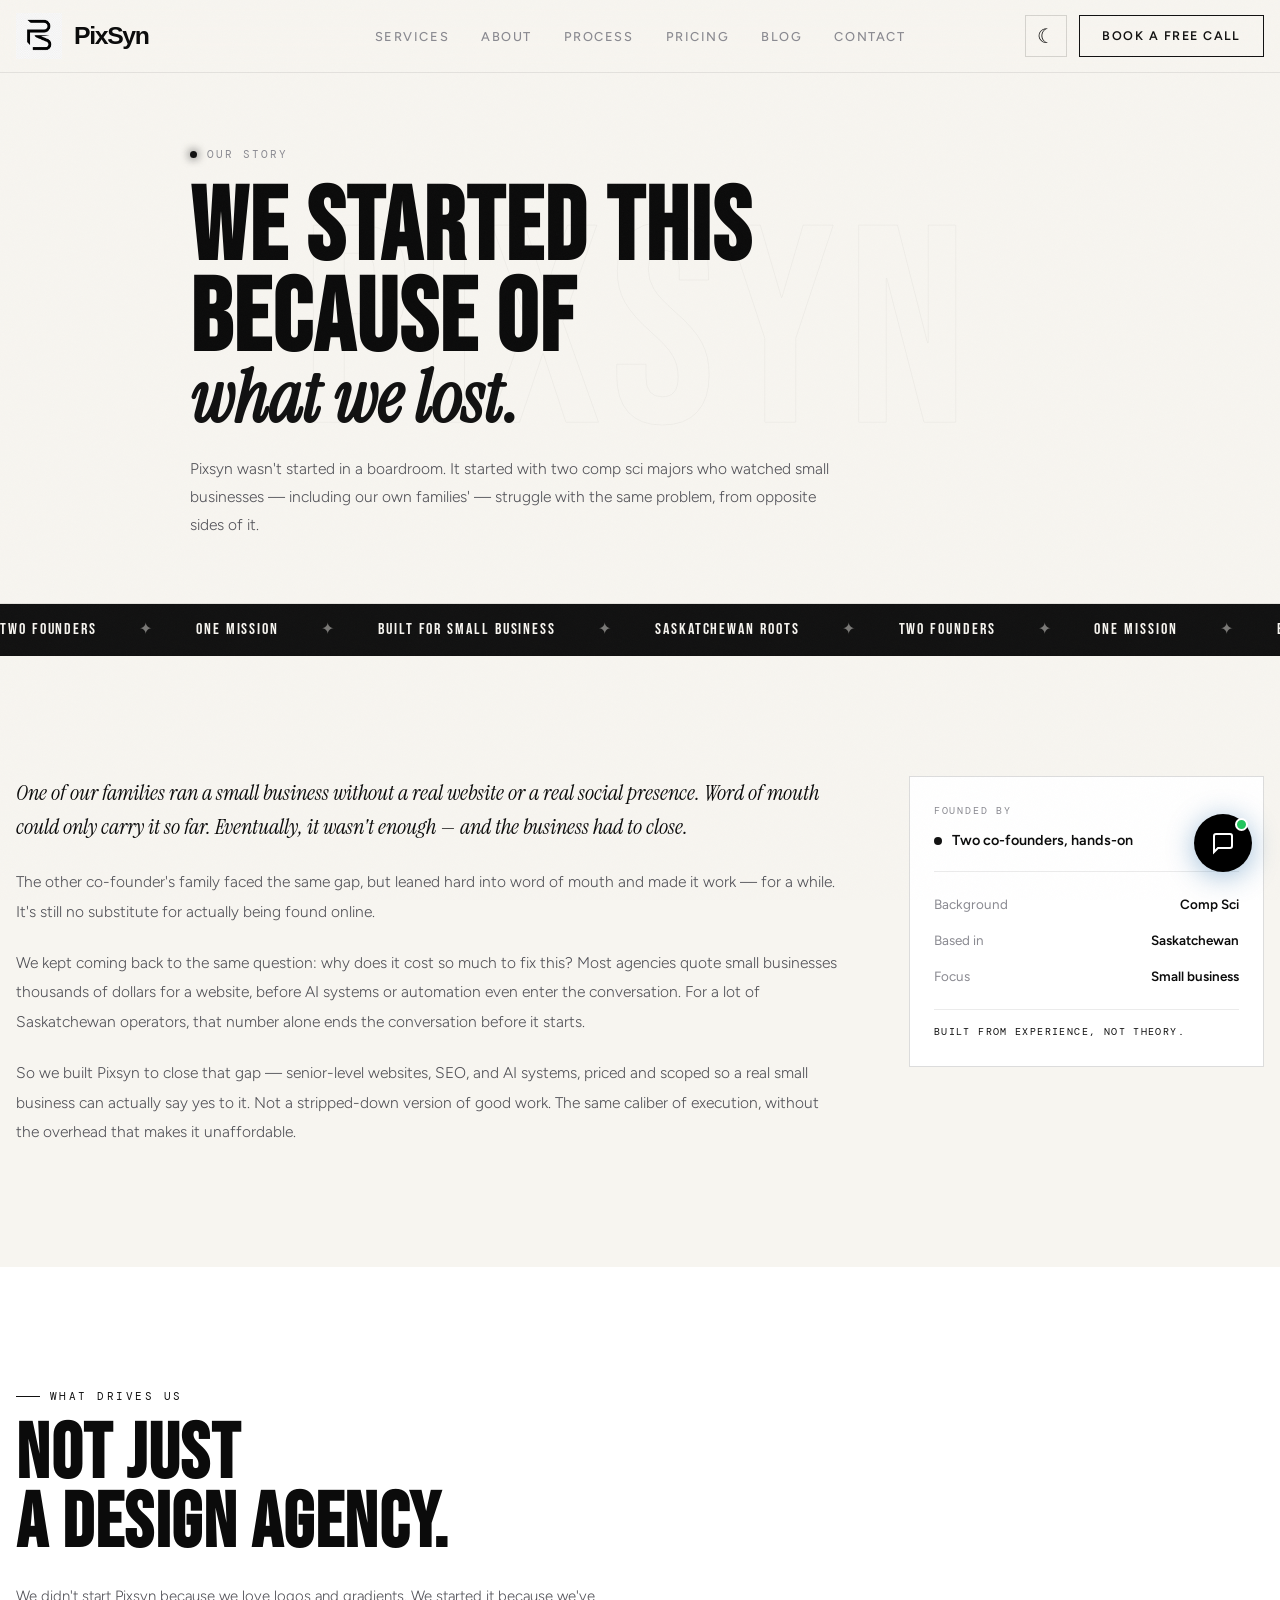
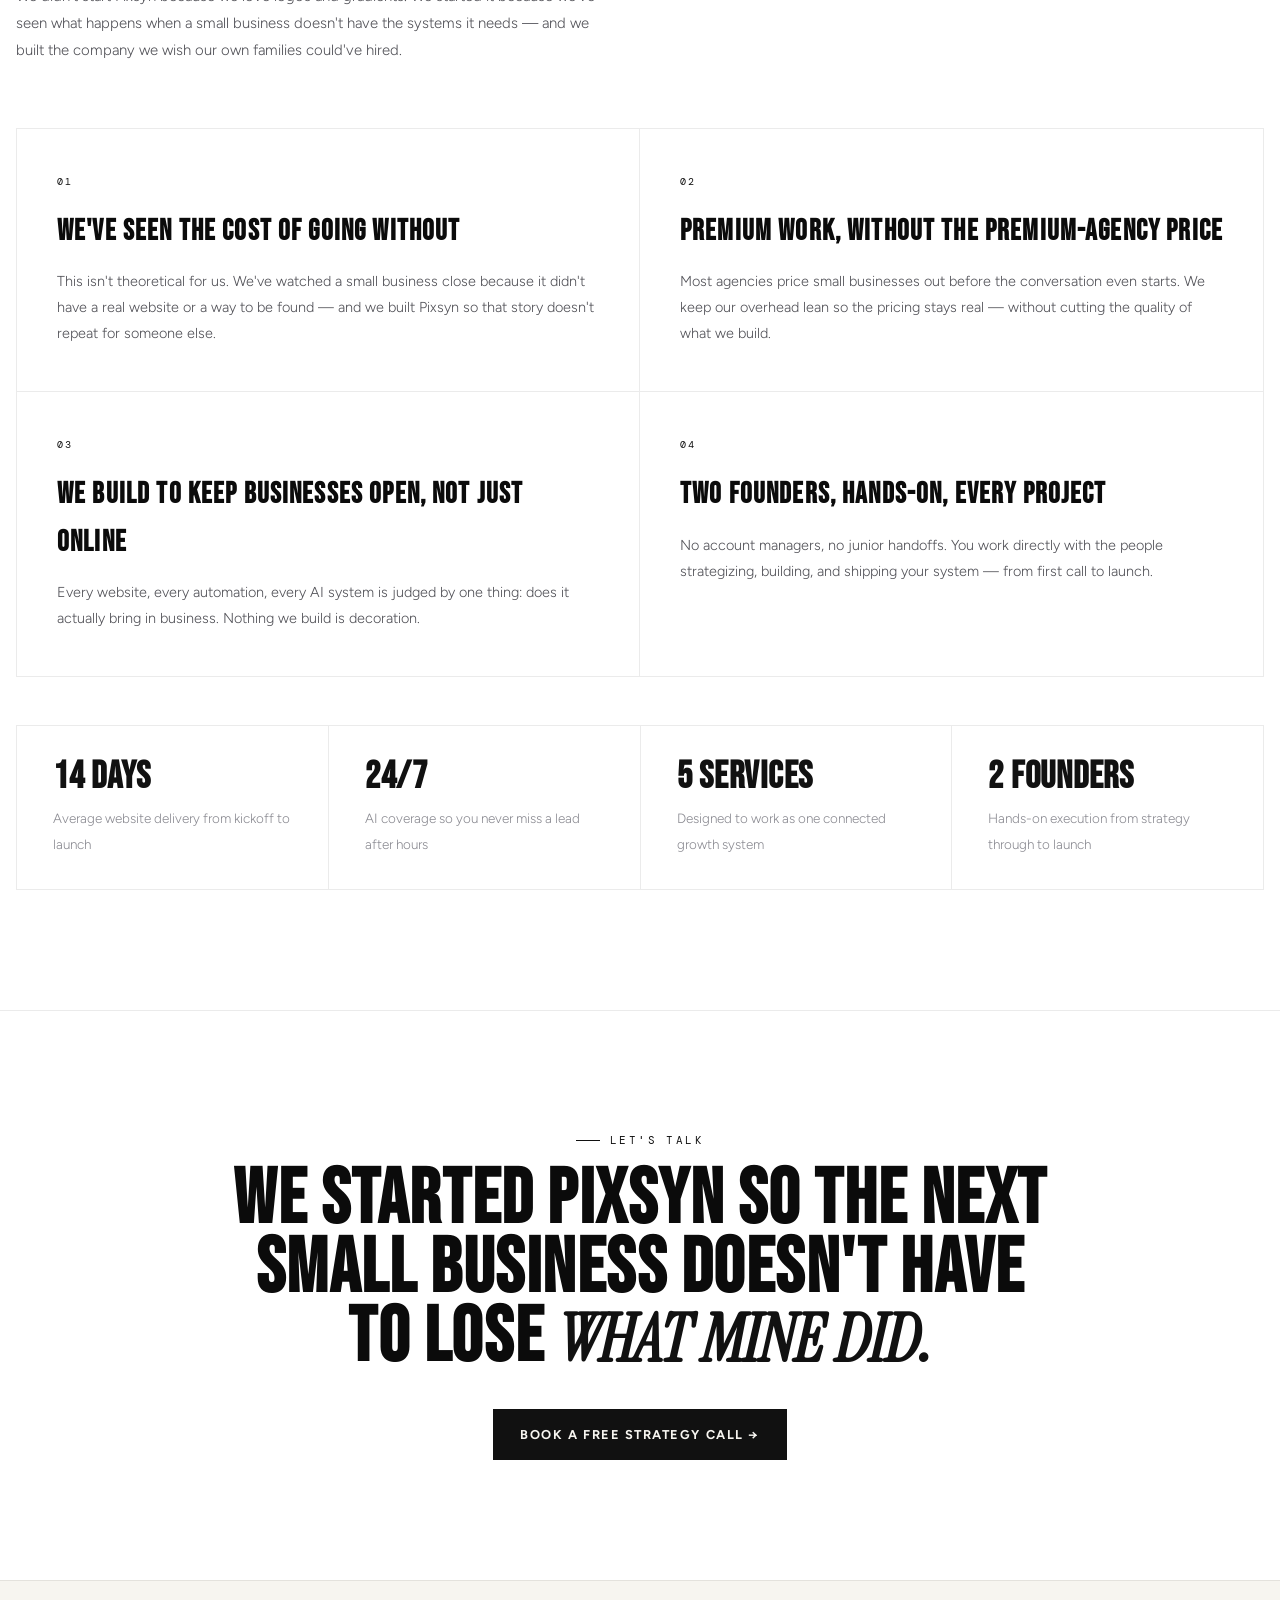
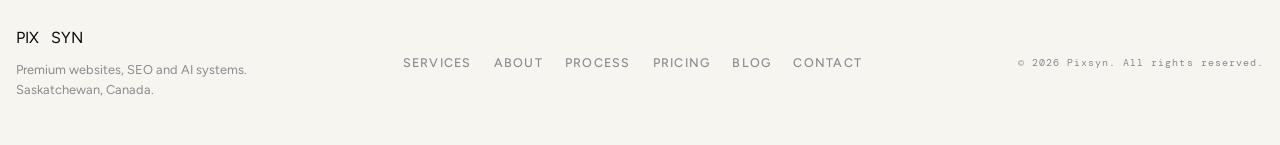
==== commit 3309a11d: "added a new index adn about" ====
--- a/about.html
+++ b/about.html
@@ -8,7 +8,7 @@
   <meta name="description" content="Pixsyn was started by two founders who watched small businesses — including their own families' — struggle without the right website or systems. Here's our story."/>
   <meta name="keywords" content="Pixsyn about, Saskatchewan digital agency founders, web design Saskatchewan, small business web design story"/>
   <meta name="author" content="Pixsyn"/>
-  <meta property="og:title" content="About Pixsyn Why We Started This"/>
+  <meta property="og:title" content="About Pixsyn — Why We Started This"/>
   <meta property="og:description" content="Two founders, two small-business families, one gap we decided to close. Here's why Pixsyn exists."/>
   <meta property="og:url" content="https://pixsyn.com/about.html"/>
   <meta property="og:type" content="website"/>
@@ -34,7 +34,6 @@
 
         <ul class="nav-links" id="navLinks">
           <li><a href="index.html#services">Services</a></li>
-          <li><a href="index.html#why">Why Us</a></li>
           <li><a href="about.html" aria-current="page">About</a></li>
           <li><a href="index.html#process">Process</a></li>
           <li><a href="index.html#pricing">Pricing</a></li>
@@ -60,7 +59,6 @@
   <!-- MOBILE MENU -->
   <div class="mobile-menu" id="mobileMenu" aria-hidden="true">
     <a href="index.html#services">Services</a>
-    <a href="index.html#why">Why Us</a>
     <a href="about.html">About</a>
     <a href="index.html#process">Process</a>
     <a href="index.html#pricing">Pricing</a>
@@ -128,11 +126,11 @@
             <p class="story-lead js-reveal">
               One of our families ran a small business without a real website or a
               real social presence. Word of mouth could only carry it so far.
-              Eventually, it wasn't enough and the business had to close.
+              Eventually, it wasn't enough — and the business had to close.
             </p>
             <p class="js-reveal">
               The other co-founder's family faced the same gap, but leaned hard into
-              word of mouth and made it work for a while. It's still no substitute
+              word of mouth and made it work — for a while. It's still no substitute
               for actually being found online.
             </p>
             <p class="js-reveal">
@@ -143,9 +141,9 @@
               conversation before it starts.
             </p>
             <p class="js-reveal">
-              So we built Pixsyn to close that gap senior-level websites, SEO, and
+              So we built Pixsyn to close that gap — senior-level websites, SEO, and
               AI systems, priced and scoped so a real small business can actually say
-              yes to it. Not a stripped down version of good work. The same caliber
+              yes to it. Not a stripped-down version of good work. The same caliber
               of execution, without the overhead that makes it unaffordable.
             </p>
           </div>
@@ -218,6 +216,30 @@
             </p>
           </div>
         </div>
+
+        <!-- proof strip -->
+        <div class="proof-strip js-reveal">
+          <div class="proof-item">
+            <strong>14 days</strong>
+            <span>Average website delivery from kickoff to launch</span>
+          </div>
+          <div class="proof-divider"></div>
+          <div class="proof-item">
+            <strong>24/7</strong>
+            <span>AI coverage so you never miss a lead after hours</span>
+          </div>
+          <div class="proof-divider"></div>
+          <div class="proof-item">
+            <strong>5 services</strong>
+            <span>Designed to work as one connected growth system</span>
+          </div>
+          <div class="proof-divider"></div>
+          <div class="proof-item">
+            <strong>2 founders</strong>
+            <span>Hands-on execution from strategy through to launch</span>
+          </div>
+        </div>
+
       </div>
     </section>
 
@@ -247,7 +269,6 @@
       </div>
       <nav class="footer-links" aria-label="Footer navigation">
         <a href="index.html#services">Services</a>
-        <a href="index.html#why">Why Us</a>
         <a href="about.html">About</a>
         <a href="index.html#process">Process</a>
         <a href="index.html#pricing">Pricing</a>
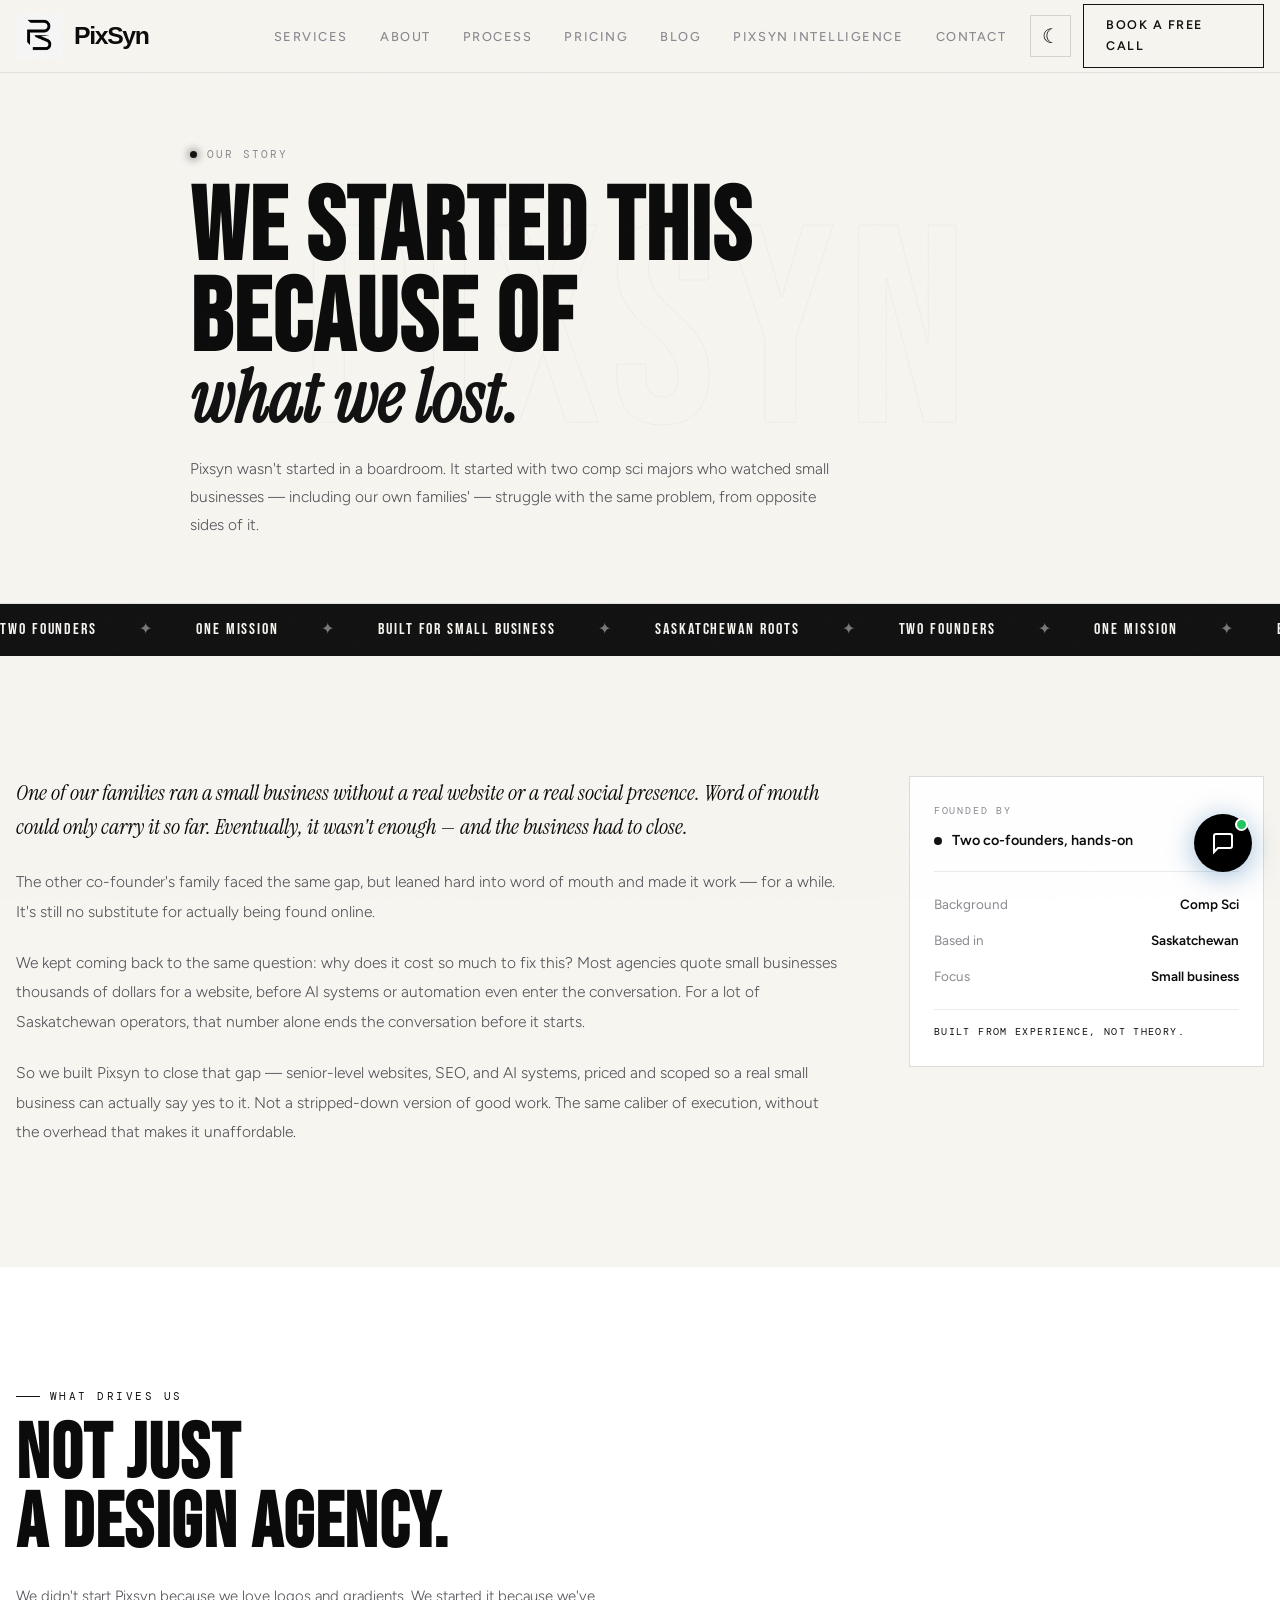
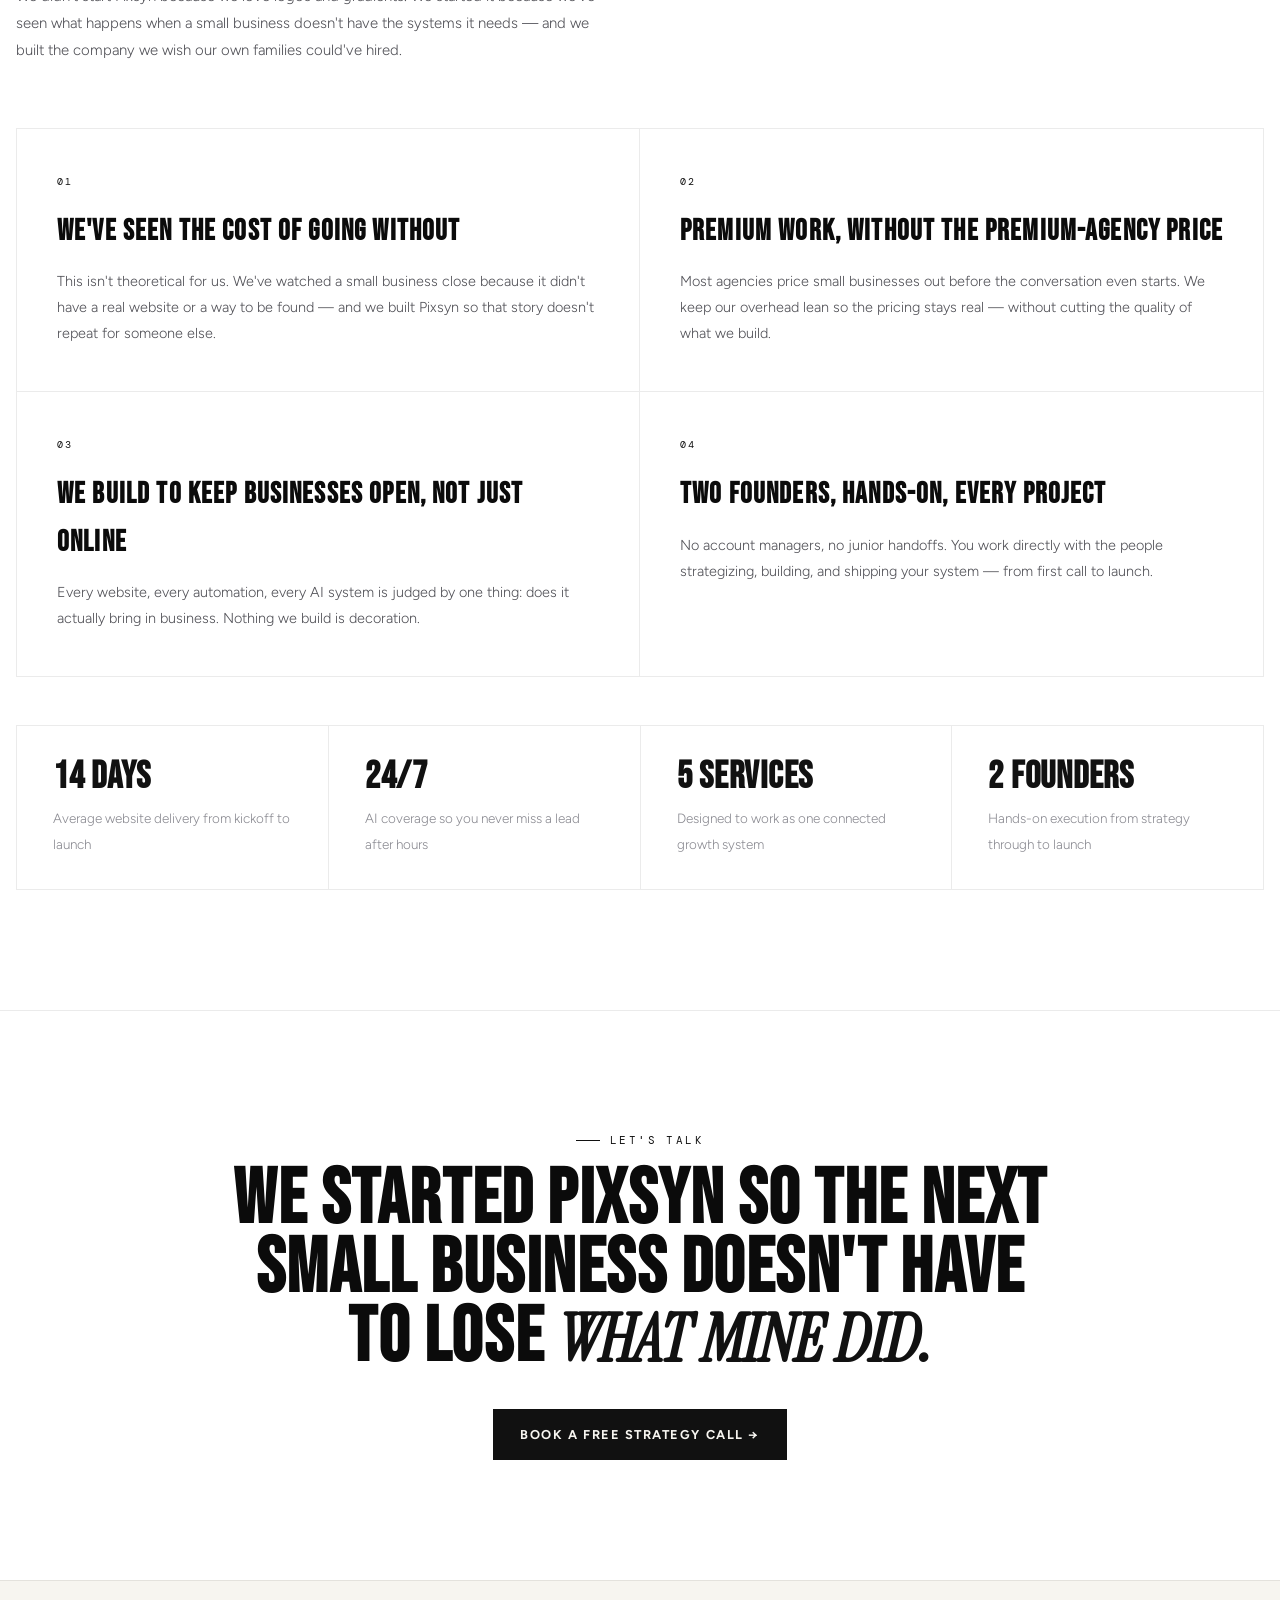
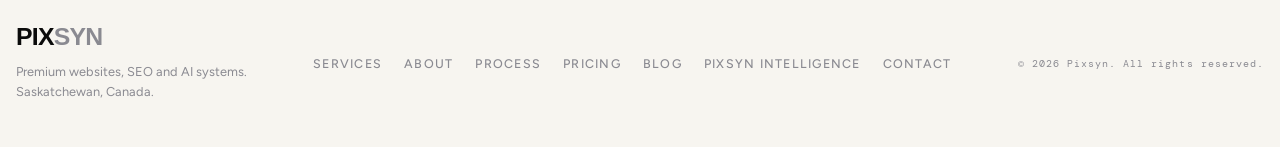
==== commit 7257f8f6: "added tools" ====
--- a/about.html
+++ b/about.html
@@ -38,6 +38,7 @@
           <li><a href="index.html#process">Process</a></li>
           <li><a href="index.html#pricing">Pricing</a></li>
           <li><a href="blog.html">Blog</a></li>
+          <li><a href="tools.html">Pixsyn Intelligence</a></li>
           <li><a href="index.html#contact">Contact</a></li>
         </ul>
 
@@ -63,6 +64,7 @@
     <a href="index.html#process">Process</a>
     <a href="index.html#pricing">Pricing</a>
     <a href="blog.html">Blog</a>
+<a href="tools.html">Pixsyn Intelligence</a>
     <a href="index.html#contact">Contact</a>
   </div>
 
@@ -273,6 +275,7 @@
         <a href="index.html#process">Process</a>
         <a href="index.html#pricing">Pricing</a>
         <a href="blog.html">Blog</a>
+<a href="tools.html">Pixsyn Intelligence</a>
         <a href="index.html#contact">Contact</a>
       </nav>
       <div class="footer-copy">
--- a/style.css
+++ b/style.css
@@ -955,6 +955,15 @@
   display: flex; align-items: center;
   justify-content: space-between; gap: 24px; flex-wrap: wrap;
 }
+.footer-brand .logo {
+  gap: 0;
+  font-family: "Inter", "Helvetica Neue", Arial, sans-serif;
+  font-size: 1.55rem;
+  font-weight: 800;
+  letter-spacing: -0.03em;
+}
+.footer-brand .pix { color: var(--white); }
+.footer-brand .syn { color: var(--muted); }
 .footer-brand p {
   font-size: 0.8rem; color: var(--muted);
   margin-top: 8px; line-height: 1.6;
@@ -1008,6 +1017,383 @@
 @media (max-width: 1100px) {
   .story-grid { grid-template-columns: 1fr; gap: 40px; }
   .story-side { position: static; }
+}
+
+/* ── BLOG ────────────────────────────────────────── */
+.blog-intro { max-width: 620px; margin-bottom: 48px; }
+
+.blog-hero-card {
+  position: relative;
+  display: block;
+  overflow: hidden;
+  border: 1px solid var(--border);
+  padding: 72px 48px;
+  transition: border-color 0.3s, background 0.3s;
+}
+.blog-hero-card:hover { border-color: var(--border-mid); }
+
+.blog-hero-card .hero-watermark {
+  -webkit-text-stroke: 1px rgba(11,11,11,0.045);
+  font-size: clamp(4rem, 13vw, 10rem);
+}
+body.dark-mode .blog-hero-card .hero-watermark {
+  -webkit-text-stroke: 1px rgba(247,245,240,0.06);
+}
+
+.blog-hero-body { position: relative; z-index: 1; }
+.blog-meta {
+  display: flex; align-items: center; gap: 10px;
+  font-family: var(--ff-mono); font-size: 0.68rem;
+  letter-spacing: 0.1em; text-transform: uppercase;
+  color: var(--muted); margin-bottom: 18px;
+}
+.blog-meta .tag { padding: 3px 10px; }
+.blog-meta.small { margin-bottom: 12px; }
+.meta-dot { color: var(--border-mid); }
+
+.blog-hero-title {
+  font-family: var(--ff-display);
+  font-size: clamp(2rem, 4vw, 3.4rem);
+  letter-spacing: 0.02em; line-height: 1.05;
+  color: var(--white); margin-bottom: 16px; max-width: 780px;
+}
+.blog-hero-excerpt {
+  font-size: 0.95rem; color: var(--off);
+  line-height: 1.8; font-weight: 300; max-width: 620px; margin-bottom: 22px;
+}
+.blog-read-more {
+  display: inline-flex; align-items: center; gap: 8px;
+  font-family: var(--ff-mono); font-size: 0.75rem;
+  letter-spacing: 0.1em; text-transform: uppercase;
+  color: var(--orange); font-weight: 600;
+}
+.blog-read-more .arrow { transition: transform 0.3s var(--ease); }
+.blog-hero-card:hover .blog-read-more .arrow { transform: translateX(4px); }
+
+/* grid — cards with small thumbnail media */
+.blog-grid {
+  display: grid; grid-template-columns: repeat(3, 1fr);
+  gap: 0; border: 1px solid var(--border);
+}
+.blog-card {
+  display: block;
+  border-right: 1px solid var(--border);
+  border-bottom: 1px solid var(--border);
+  transition: background 0.3s;
+}
+.blog-card:nth-child(3n) { border-right: none; }
+.blog-card:nth-last-child(-n+3):nth-child(3n+1),
+.blog-card:nth-last-child(-n+3):nth-child(3n+2),
+.blog-card:nth-last-child(-n+3):nth-child(3n+3) { border-bottom: none; }
+.blog-card:hover { background: rgba(11,11,11,0.03); }
+
+.blog-card-media {
+  position: relative; height: 130px;
+  background-color: var(--white);
+  background-image: repeating-linear-gradient(
+    135deg, rgba(247,245,240,0.05) 0px, rgba(247,245,240,0.05) 1px,
+    transparent 1px, transparent 14px
+  );
+  border-bottom: 1px solid var(--border);
+  display: flex; align-items: flex-end; padding: 14px;
+}
+body.dark-mode .blog-card-media {
+  background-image: repeating-linear-gradient(
+    135deg, rgba(11,11,11,0.06) 0px, rgba(11,11,11,0.06) 1px,
+    transparent 1px, transparent 14px
+  );
+}
+.blog-card-badge {
+  font-family: var(--ff-mono); font-size: 0.6rem;
+  letter-spacing: 0.14em; text-transform: uppercase;
+  padding: 5px 11px;
+  background: var(--navy); color: var(--white);
+  border: 1px solid var(--border-mid);
+}
+.blog-card-body { padding: 28px 30px 32px; }
+.blog-card h3 {
+  font-family: var(--ff-display); font-size: 1.55rem;
+  letter-spacing: 0.02em; line-height: 1.15;
+  color: var(--white); margin-bottom: 12px;
+  transition: color 0.2s;
+}
+.blog-card:hover h3 { color: var(--orange); }
+.blog-card p {
+  font-size: 0.86rem; color: var(--muted);
+  line-height: 1.7; font-weight: 300;
+}
+
+@media (max-width: 900px) {
+  .blog-grid { grid-template-columns: 1fr 1fr; }
+  .blog-card:nth-child(3n) { border-right: 1px solid var(--border); }
+  .blog-card:nth-child(2n) { border-right: none; }
+}
+
+@media (max-width: 768px) {
+  .blog-hero-card { padding: 40px 26px; }
+  .blog-grid { grid-template-columns: 1fr; }
+  .blog-card { border-right: none !important; border-bottom: 1px solid var(--border) !important; }
+}
+
+/* related articles */
+.related-section { margin-top: 64px; }
+.related-heading {
+  font-family: var(--ff-display); font-size: 1.9rem;
+  letter-spacing: 0.02em; color: var(--white); margin-bottom: 24px;
+}
+.related-grid {
+  display: grid; grid-template-columns: 1fr 1fr;
+  gap: 20px;
+}
+.related-card {
+  display: block;
+  border: 1px solid var(--border-mid);
+  transition: background 0.3s, border-color 0.3s;
+}
+.related-card:hover { background: rgba(11,11,11,0.03); border-color: var(--orange); }
+
+.related-thumb {
+  height: 110px;
+  background-color: var(--white);
+  background-image: repeating-linear-gradient(
+    135deg, rgba(247,245,240,0.05) 0px, rgba(247,245,240,0.05) 1px,
+    transparent 1px, transparent 14px
+  );
+  border-bottom: 1px solid var(--border);
+  display: flex; align-items: flex-end; padding: 12px;
+}
+body.dark-mode .related-thumb {
+  background-image: repeating-linear-gradient(
+    135deg, rgba(11,11,11,0.06) 0px, rgba(11,11,11,0.06) 1px,
+    transparent 1px, transparent 14px
+  );
+}
+.related-body { padding: 24px 26px; }
+.related-card h4 {
+  font-family: var(--ff-display); font-size: 1.3rem;
+  letter-spacing: 0.02em; line-height: 1.2;
+  color: var(--white); margin-bottom: 14px;
+  transition: color 0.2s;
+}
+.related-card:hover h4 { color: var(--orange); }
+.related-read-more {
+  font-family: var(--ff-mono); font-size: 0.7rem;
+  letter-spacing: 0.08em; text-transform: uppercase;
+  color: var(--muted);
+}
+@media (max-width: 768px) {
+  .related-grid { grid-template-columns: 1fr; }
+}
+
+/* ── BLOG ARTICLE PAGE ───────────────────────────── */
+.article-header {
+  padding-bottom: 0;
+  position: relative;
+  overflow: hidden;
+}
+.article-header .hero-watermark { z-index: 0; }
+.article-header .container { position: relative; z-index: 1; }
+.article-back {
+  display: inline-flex; align-items: center; gap: 8px;
+  font-family: var(--ff-mono); font-size: 0.72rem;
+  letter-spacing: 0.1em; text-transform: uppercase;
+  color: var(--muted); margin-bottom: 32px; transition: color 0.2s;
+}
+.article-back:hover { color: var(--orange); }
+.article-title {
+  font-family: var(--ff-display);
+  font-size: clamp(2.4rem, 5.5vw, 5rem);
+  letter-spacing: 0.02em; line-height: 1.05;
+  color: var(--white); margin: 20px 0 26px; max-width: 900px;
+}
+.article-excerpt {
+  font-size: 1.02rem; color: var(--off);
+  line-height: 1.8; font-weight: 300; max-width: 680px; margin-bottom: 56px;
+}
+
+.article-body { max-width: 720px; margin: 0 auto; }
+.article-body p {
+  font-size: 0.98rem; color: var(--off);
+  line-height: 1.9; font-weight: 300; margin-bottom: 24px;
+}
+.article-body h2 {
+  font-family: var(--ff-display); font-size: clamp(1.6rem, 3vw, 2.4rem);
+  letter-spacing: 0.02em; color: var(--white);
+  margin: 48px 0 18px;
+}
+.article-body strong { color: var(--white); font-weight: 600; }
+
+.article-cta {
+  max-width: 720px; margin: 56px auto 0;
+  padding: 36px; border: 1px solid var(--border-mid);
+  text-align: center;
+}
+.article-cta p {
+  font-family: var(--ff-mono); font-size: 0.78rem;
+  letter-spacing: 0.08em; color: var(--muted);
+  margin-bottom: 18px; line-height: 1.7;
+}
+
+.article-stub-note {
+  max-width: 720px; margin: 0 auto 40px; padding: 20px 24px;
+  border: 1px dashed var(--border-mid);
+  font-family: var(--ff-mono); font-size: 0.75rem;
+  letter-spacing: 0.04em; color: var(--muted); line-height: 1.7;
+}
+
+/* ── FREE TOOLS ──────────────────────────────────── */
+.tools-intro { max-width: 620px; margin-bottom: 48px; }
+
+.tools-grid {
+  display: grid; grid-template-columns: repeat(3, 1fr);
+  border: 1px solid var(--border);
+  margin-bottom: 56px;
+}
+.tool-card {
+  display: block; width: 100%; text-align: left;
+  padding: 30px 28px;
+  border-right: 1px solid var(--border);
+  border-bottom: 1px solid var(--border);
+  background: transparent;
+  cursor: pointer;
+  transition: background 0.3s;
+  font-family: inherit;
+}
+.tool-card:nth-child(3n) { border-right: none; }
+.tool-card:nth-last-child(-n+3):nth-child(3n+1),
+.tool-card:nth-last-child(-n+3):nth-child(3n+2),
+.tool-card:nth-last-child(-n+3):nth-child(3n+3) { border-bottom: none; }
+.tool-card:hover,
+.tool-card.active { background: rgba(11,11,11,0.035); }
+.tool-card.active { box-shadow: inset 2px 0 0 var(--orange); }
+
+.tool-card-top {
+  display: flex; align-items: center; justify-content: space-between;
+  margin-bottom: 16px;
+}
+.tool-ai-badge {
+  font-family: var(--ff-mono); font-size: 0.6rem;
+  letter-spacing: 0.14em; text-transform: uppercase;
+  padding: 3px 9px;
+  border: 1px solid var(--orange); color: var(--orange);
+}
+.tool-name-row {
+  display: flex; align-items: center; gap: 10px;
+  margin-bottom: 8px;
+}
+.tool-icon {
+  font-size: 1.2rem; color: var(--white); line-height: 1;
+}
+.tool-name {
+  font-family: var(--ff-display); font-size: 1.5rem;
+  letter-spacing: 0.02em; color: var(--white);
+  line-height: 1.1;
+}
+.tool-tagline {
+  font-family: var(--ff-mono); font-size: 0.68rem;
+  letter-spacing: 0.1em; text-transform: uppercase;
+  color: var(--muted);
+}
+
+/* console */
+.tool-console {
+  border: 1px solid var(--border-mid);
+  padding: 40px;
+  background: var(--navy-2);
+}
+.tc-header { margin-bottom: 24px; }
+.tc-name {
+  font-family: var(--ff-display); font-size: 1.9rem;
+  letter-spacing: 0.02em; color: var(--white); margin-bottom: 8px;
+}
+.tc-desc {
+  font-size: 0.88rem; color: var(--muted); line-height: 1.6; font-weight: 300;
+}
+.tc-form { display: flex; gap: 12px; flex-wrap: wrap; margin-bottom: 8px; }
+.tc-form input,
+.tc-form textarea {
+  flex: 1; min-width: 240px;
+  padding: 13px 16px;
+  background: var(--navy); border: 1px solid var(--border-mid);
+  color: var(--white); font-family: var(--ff-body); font-size: 0.9rem;
+  outline: none;
+}
+.tc-form textarea { min-height: 90px; resize: vertical; }
+.tc-form input:focus,
+.tc-form textarea:focus { border-color: var(--orange); }
+.tc-run-btn {
+  padding: 13px 28px;
+  background: var(--orange); color: var(--navy);
+  font-weight: 700; font-size: 0.8rem;
+  letter-spacing: 0.1em; text-transform: uppercase;
+  border: 1px solid transparent;
+  transition: background 0.2s;
+  white-space: nowrap;
+}
+.tc-run-btn:hover { background: var(--orange-h); }
+.tc-run-btn:disabled { opacity: 0.5; cursor: not-allowed; }
+
+.tc-output { margin-top: 28px; }
+.tc-empty {
+  font-family: var(--ff-mono); font-size: 0.75rem;
+  color: var(--muted); letter-spacing: 0.04em;
+}
+.tc-loading {
+  display: flex; align-items: center; gap: 10px;
+  font-family: var(--ff-mono); font-size: 0.75rem;
+  color: var(--muted); letter-spacing: 0.04em;
+}
+.tc-loading .dot {
+  width: 6px; height: 6px; border-radius: 50%;
+  background: var(--orange);
+  animation: typingBounce 1.2s ease-in-out infinite;
+}
+.tc-loading .dot:nth-child(2) { animation-delay: 0.2s; }
+.tc-loading .dot:nth-child(3) { animation-delay: 0.4s; }
+
+.tc-offline {
+  padding: 18px 20px;
+  border: 1px solid rgba(185,74,72,0.24);
+  background: rgba(185,74,72,0.06);
+  color: #b94a48;
+  font-size: 0.85rem; line-height: 1.6;
+}
+.tc-offline a { color: #b94a48; font-weight: 600; text-decoration: underline; }
+
+.tc-result { border: 1px solid var(--border); }
+.tc-result-row {
+  display: flex; gap: 24px; padding: 14px 20px;
+  border-bottom: 1px solid var(--border);
+  font-size: 0.86rem;
+}
+.tc-result-row:last-child { border-bottom: none; }
+.tc-result-key {
+  font-family: var(--ff-mono); font-size: 0.68rem;
+  letter-spacing: 0.08em; text-transform: uppercase;
+  color: var(--muted); min-width: 160px; flex-shrink: 0; padding-top: 2px;
+}
+.tc-result-val { color: var(--off); line-height: 1.6; }
+.tc-result-val ul { display: grid; gap: 6px; }
+.tc-result-val li {
+  padding-left: 14px; position: relative;
+}
+.tc-result-val li::before {
+  content: ''; position: absolute; left: 0; top: 0.55em;
+  width: 5px; height: 5px; border-radius: 50%; background: var(--orange);
+}
+
+@media (max-width: 900px) {
+  .tools-grid { grid-template-columns: 1fr 1fr; }
+  .tool-card:nth-child(3n) { border-right: 1px solid var(--border); }
+  .tool-card:nth-child(2n) { border-right: none; }
+}
+@media (max-width: 768px) {
+  .tools-grid { grid-template-columns: 1fr; }
+  .tool-card { border-right: none !important; border-bottom: 1px solid var(--border) !important; }
+  .tool-console { padding: 28px 22px; }
+  .tc-form { flex-direction: column; }
+  .tc-result-row { flex-direction: column; gap: 6px; }
+  .tc-result-key { min-width: 0; }
 }
 
 /* ── RESPONSIVE ──────────────────────────────────── */
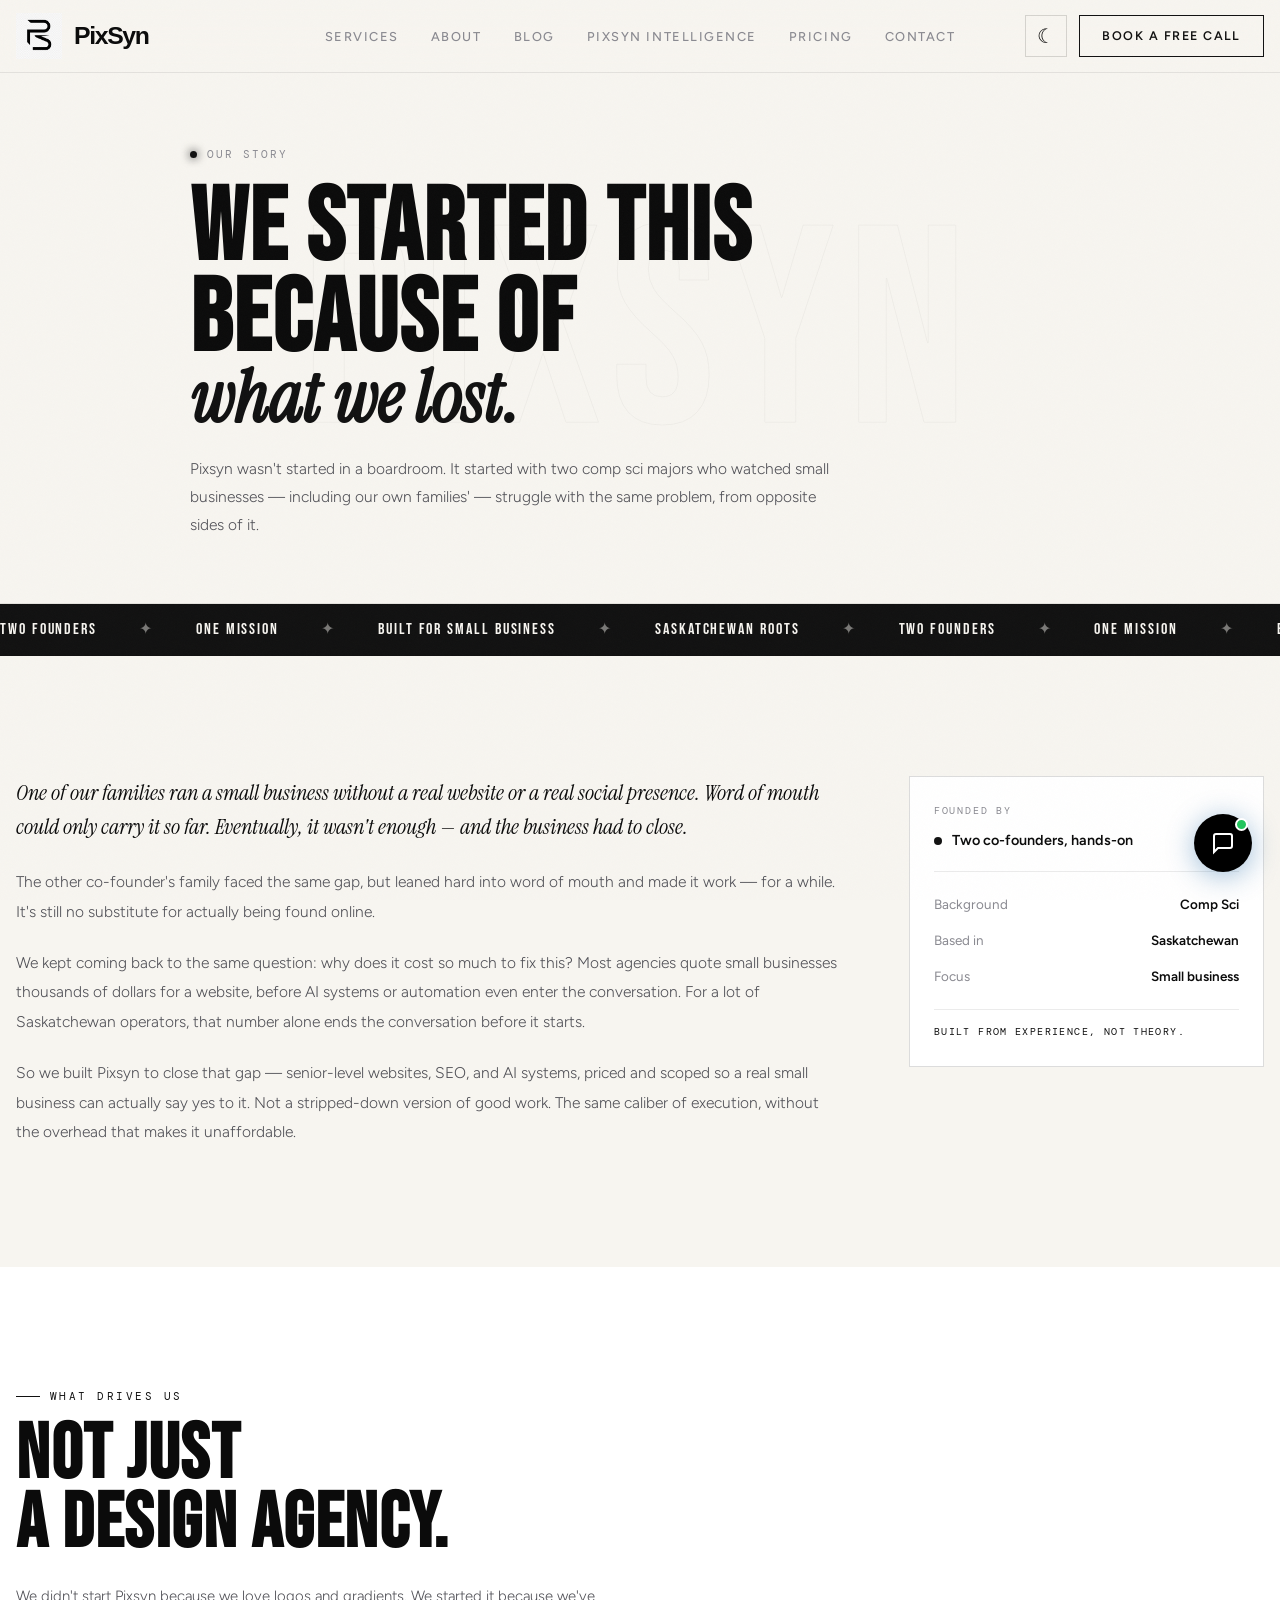
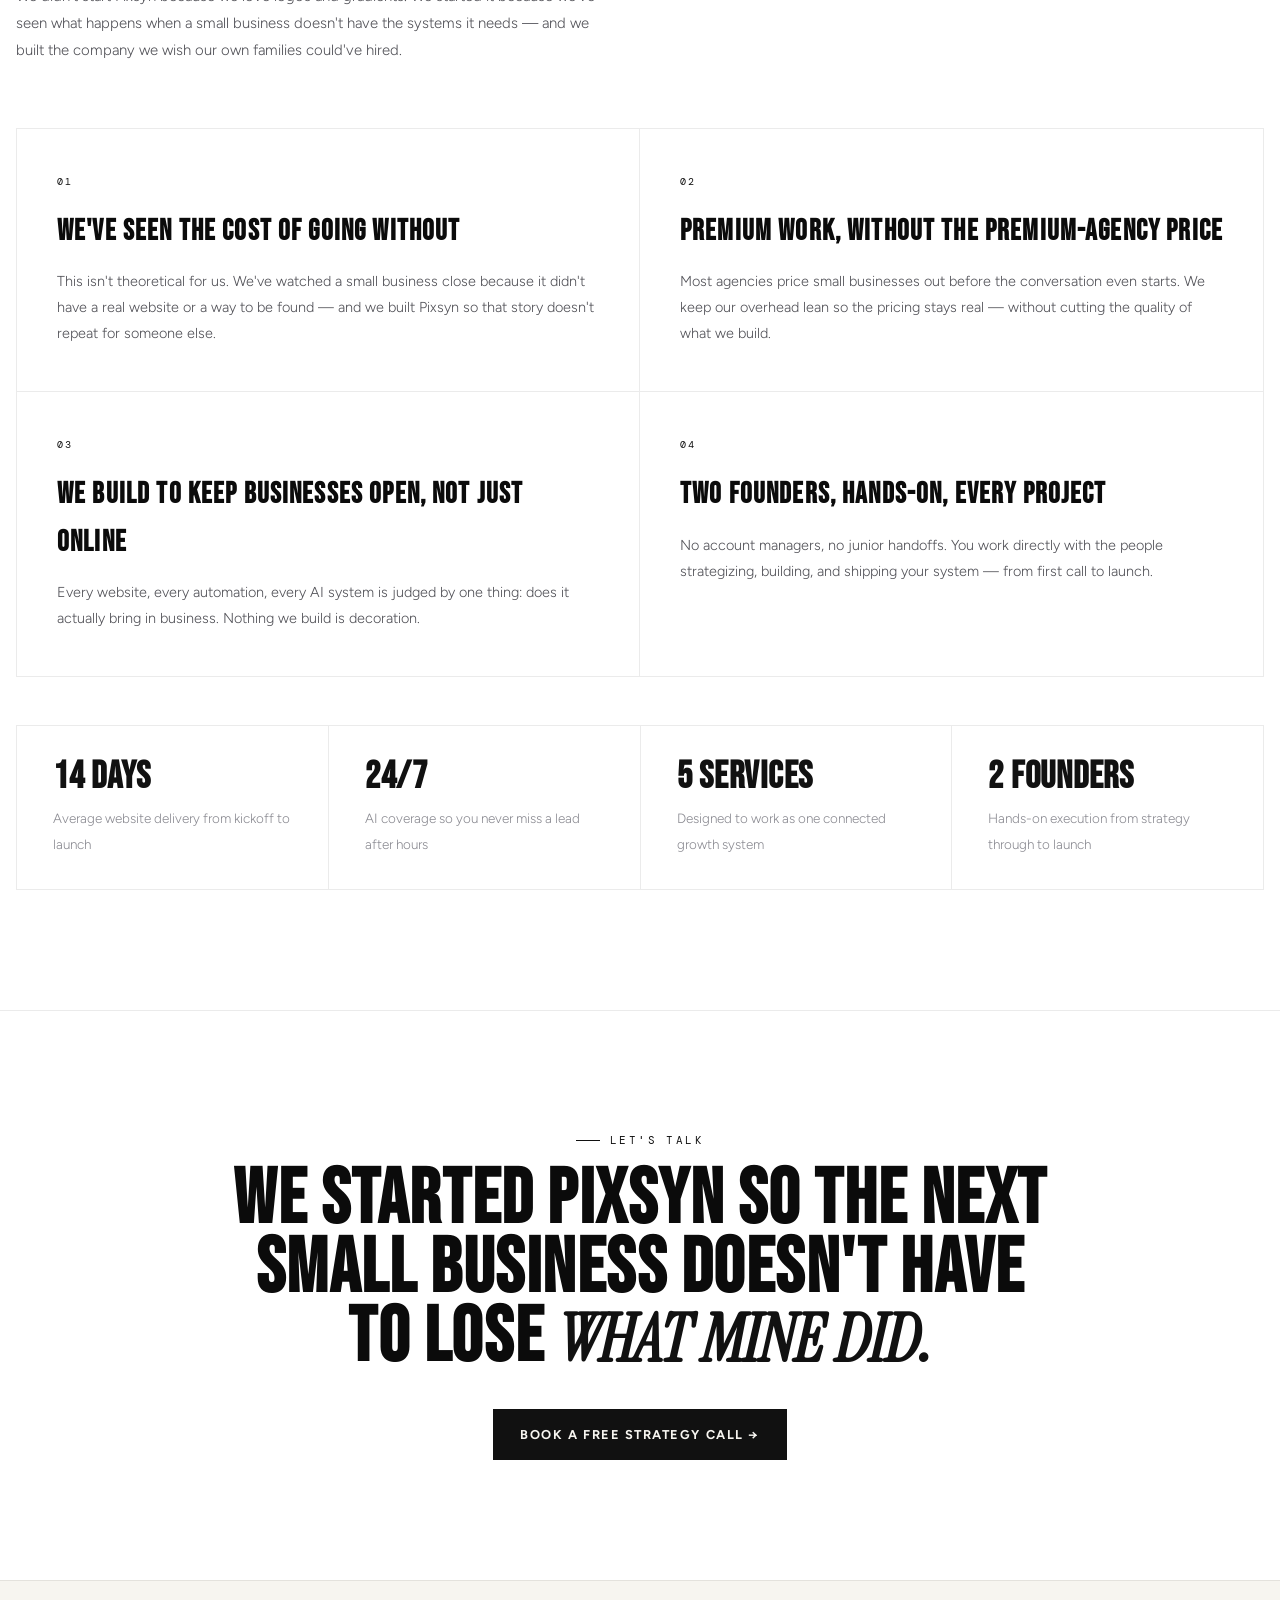
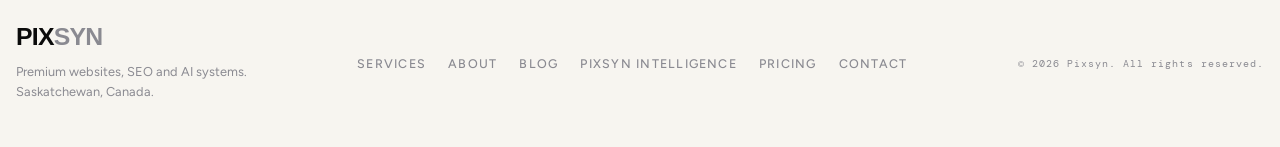
==== commit f9f7545c: "added multiple pages" ====
--- a/about.html
+++ b/about.html
@@ -33,13 +33,12 @@
         </a>
 
         <ul class="nav-links" id="navLinks">
-          <li><a href="index.html#services">Services</a></li>
+          <li><a href="services.html">Services</a></li>
           <li><a href="about.html" aria-current="page">About</a></li>
-          <li><a href="index.html#process">Process</a></li>
-          <li><a href="index.html#pricing">Pricing</a></li>
           <li><a href="blog.html">Blog</a></li>
           <li><a href="tools.html">Pixsyn Intelligence</a></li>
-          <li><a href="index.html#contact">Contact</a></li>
+          <li><a href="index.html#pricing">Pricing</a></li>
+          <li><a href="contact.html">Contact</a></li>
         </ul>
 
         <div class="nav-actions">
@@ -59,13 +58,12 @@
 
   <!-- MOBILE MENU -->
   <div class="mobile-menu" id="mobileMenu" aria-hidden="true">
-    <a href="index.html#services">Services</a>
+    <a href="services.html">Services</a>
     <a href="about.html">About</a>
-    <a href="index.html#process">Process</a>
+    <a href="blog.html">Blog</a>
+    <a href="tools.html">Pixsyn Intelligence</a>
     <a href="index.html#pricing">Pricing</a>
-    <a href="blog.html">Blog</a>
-<a href="tools.html">Pixsyn Intelligence</a>
-    <a href="index.html#contact">Contact</a>
+    <a href="contact.html">Contact</a>
   </div>
 
   <main id="top">
@@ -270,13 +268,12 @@
         <p>Premium websites, SEO and AI systems.<br>Saskatchewan, Canada.</p>
       </div>
       <nav class="footer-links" aria-label="Footer navigation">
-        <a href="index.html#services">Services</a>
+        <a href="services.html">Services</a>
         <a href="about.html">About</a>
-        <a href="index.html#process">Process</a>
+        <a href="blog.html">Blog</a>
+        <a href="tools.html">Pixsyn Intelligence</a>
         <a href="index.html#pricing">Pricing</a>
-        <a href="blog.html">Blog</a>
-<a href="tools.html">Pixsyn Intelligence</a>
-        <a href="index.html#contact">Contact</a>
+        <a href="contact.html">Contact</a>
       </nav>
       <div class="footer-copy">
         &copy; <span id="fyear"></span> Pixsyn. All rights reserved.
--- a/style.css
+++ b/style.css
@@ -1382,6 +1382,58 @@
   width: 5px; height: 5px; border-radius: 50%; background: var(--orange);
 }
 
+/* teaser / gated report */
+.tc-score-row {
+  display: flex; align-items: baseline; gap: 14px;
+  padding: 24px 24px 20px; border-bottom: 1px solid var(--border);
+}
+.tc-score { font-family: var(--ff-display); font-size: 3rem; color: var(--white); line-height: 1; }
+.tc-score-max { font-family: var(--ff-mono); font-size: 1rem; color: var(--muted); }
+.tc-score-label {
+  font-family: var(--ff-mono); font-size: 0.75rem;
+  letter-spacing: 0.06em; text-transform: uppercase; color: var(--muted);
+}
+
+.tc-finding {
+  display: flex; align-items: flex-start; gap: 12px;
+  padding: 16px 24px; border-bottom: 1px solid var(--border);
+}
+.tc-finding:last-child { border-bottom: none; }
+.tc-finding-icon { font-size: 1rem; margin-top: 2px; color: var(--muted); flex-shrink: 0; }
+.tc-finding-icon.error { color: var(--white); }
+.tc-finding-label {
+  font-family: var(--ff-mono); font-size: 0.64rem;
+  letter-spacing: 0.08em; text-transform: uppercase; color: var(--muted); margin-bottom: 3px;
+}
+.tc-finding-value { font-size: 0.88rem; color: var(--off); }
+
+.tc-locked-note {
+  font-family: var(--ff-mono); font-size: 0.7rem;
+  letter-spacing: 0.08em; text-transform: uppercase; color: var(--muted);
+  text-align: center; margin: 24px 0 16px;
+}
+
+.tc-unlock-panel { border: 1px solid var(--border-mid); padding: 26px; }
+.tc-unlock-copy { font-size: 0.85rem; color: var(--muted); line-height: 1.65; margin-bottom: 18px; }
+.tc-unlock-form { display: flex; gap: 10px; flex-wrap: wrap; }
+.tc-unlock-form input {
+  flex: 1; min-width: 220px; padding: 12px 14px;
+  background: var(--navy); border: 1px solid var(--border-mid);
+  color: var(--white); font-family: var(--ff-body); font-size: 0.88rem; outline: none;
+}
+.tc-unlock-form input:focus { border-color: var(--orange); }
+.tc-unlock-btn {
+  padding: 12px 24px; background: var(--orange); color: var(--navy);
+  font-weight: 700; font-size: 0.78rem; letter-spacing: 0.1em; text-transform: uppercase;
+  border: 1px solid transparent; white-space: nowrap; transition: background 0.2s;
+}
+.tc-unlock-btn:hover { background: var(--orange-h); }
+.tc-unlock-btn:disabled { opacity: 0.5; cursor: not-allowed; }
+.tc-unlock-success {
+  padding: 16px 18px; border: 1px solid var(--border-mid);
+  font-family: var(--ff-mono); font-size: 0.82rem; color: var(--white);
+}
+
 @media (max-width: 900px) {
   .tools-grid { grid-template-columns: 1fr 1fr; }
   .tool-card:nth-child(3n) { border-right: 1px solid var(--border); }
@@ -1394,6 +1446,110 @@
   .tc-form { flex-direction: column; }
   .tc-result-row { flex-direction: column; gap: 6px; }
   .tc-result-key { min-width: 0; }
+}
+
+/* ── SERVICES DETAIL PAGE ────────────────────────── */
+.svc-nav-strip {
+  display: flex; flex-wrap: wrap; gap: 0;
+  border: 1px solid var(--border);
+  margin-bottom: 8px;
+}
+.svc-nav-link {
+  flex: 1; min-width: 140px; text-align: center;
+  padding: 16px 12px;
+  border-right: 1px solid var(--border);
+  font-family: var(--ff-mono); font-size: 0.68rem;
+  letter-spacing: 0.08em; text-transform: uppercase;
+  color: var(--muted); transition: color 0.2s, background 0.2s;
+}
+.svc-nav-link:last-child { border-right: none; }
+.svc-nav-link:hover { color: var(--white); background: rgba(11,11,11,0.035); }
+
+.svc-detail {
+  padding: 88px 0;
+  border-bottom: 1px solid var(--border);
+  scroll-margin-top: 90px;
+}
+.svc-detail:nth-child(even) { background: var(--navy-2); }
+.svc-detail-head {
+  display: flex; align-items: baseline; gap: 20px;
+  margin-bottom: 28px;
+}
+.svc-detail-num {
+  font-family: var(--ff-display); font-size: 1.4rem;
+  color: var(--muted); letter-spacing: 0.06em;
+}
+.svc-detail-title {
+  font-family: var(--ff-display);
+  font-size: clamp(2.4rem, 5vw, 4.2rem);
+  letter-spacing: 0.02em; color: var(--white); line-height: 1;
+}
+.svc-detail-grid {
+  display: grid; grid-template-columns: 1.3fr 1fr;
+  gap: 56px; align-items: start;
+}
+.svc-detail-copy p {
+  font-size: 0.95rem; color: var(--off);
+  line-height: 1.85; font-weight: 300; margin-bottom: 20px;
+}
+.svc-included {
+  border: 1px solid var(--border-mid);
+  padding: 30px 28px;
+}
+.svc-included-title {
+  font-family: var(--ff-mono); font-size: 0.68rem;
+  letter-spacing: 0.14em; text-transform: uppercase;
+  color: var(--muted); margin-bottom: 18px;
+}
+.svc-included ul { display: grid; gap: 12px; margin-bottom: 26px; }
+.svc-included li {
+  position: relative; padding-left: 18px;
+  font-size: 0.87rem; color: var(--off); line-height: 1.5;
+}
+.svc-included li::before {
+  content: ''; position: absolute; left: 0; top: 0.5em;
+  width: 6px; height: 6px; border-radius: 50%; background: var(--orange);
+}
+.svc-included .btn-dark { width: 100%; justify-content: center; }
+
+/* FAQ accordion */
+.svc-faq-title {
+  font-family: var(--ff-mono); font-size: 0.68rem;
+  letter-spacing: 0.14em; text-transform: uppercase;
+  color: var(--muted); margin: 40px 0 18px;
+}
+.svc-faq { border-top: 1px solid var(--border); }
+.svc-faq-item { border-bottom: 1px solid var(--border); }
+.svc-faq-item summary {
+  display: flex; align-items: center; justify-content: space-between;
+  gap: 16px; padding: 18px 2px;
+  cursor: pointer; list-style: none;
+  font-family: var(--ff-body); font-size: 0.92rem; font-weight: 500;
+  color: var(--white);
+}
+.svc-faq-item summary::-webkit-details-marker { display: none; }
+.svc-faq-icon {
+  flex-shrink: 0; width: 20px; height: 20px;
+  display: flex; align-items: center; justify-content: center;
+  border: 1px solid var(--border-mid);
+  font-size: 0.9rem; color: var(--muted);
+  transition: transform 0.25s var(--ease), background 0.2s;
+}
+.svc-faq-item[open] .svc-faq-icon { transform: rotate(45deg); background: var(--orange); color: var(--navy); border-color: var(--orange); }
+.svc-faq-item p {
+  font-size: 0.88rem; color: var(--muted);
+  line-height: 1.75; font-weight: 300;
+  padding: 0 2px 20px;
+}
+
+@media (max-width: 1100px) {
+  .svc-detail-grid { grid-template-columns: 1fr; gap: 36px; }
+}
+@media (max-width: 768px) {
+  .svc-nav-strip { flex-direction: column; }
+  .svc-nav-link { border-right: none; border-bottom: 1px solid var(--border); }
+  .svc-nav-link:last-child { border-bottom: none; }
+  .svc-detail { padding: 56px 0; }
 }
 
 /* ── RESPONSIVE ──────────────────────────────────── */
